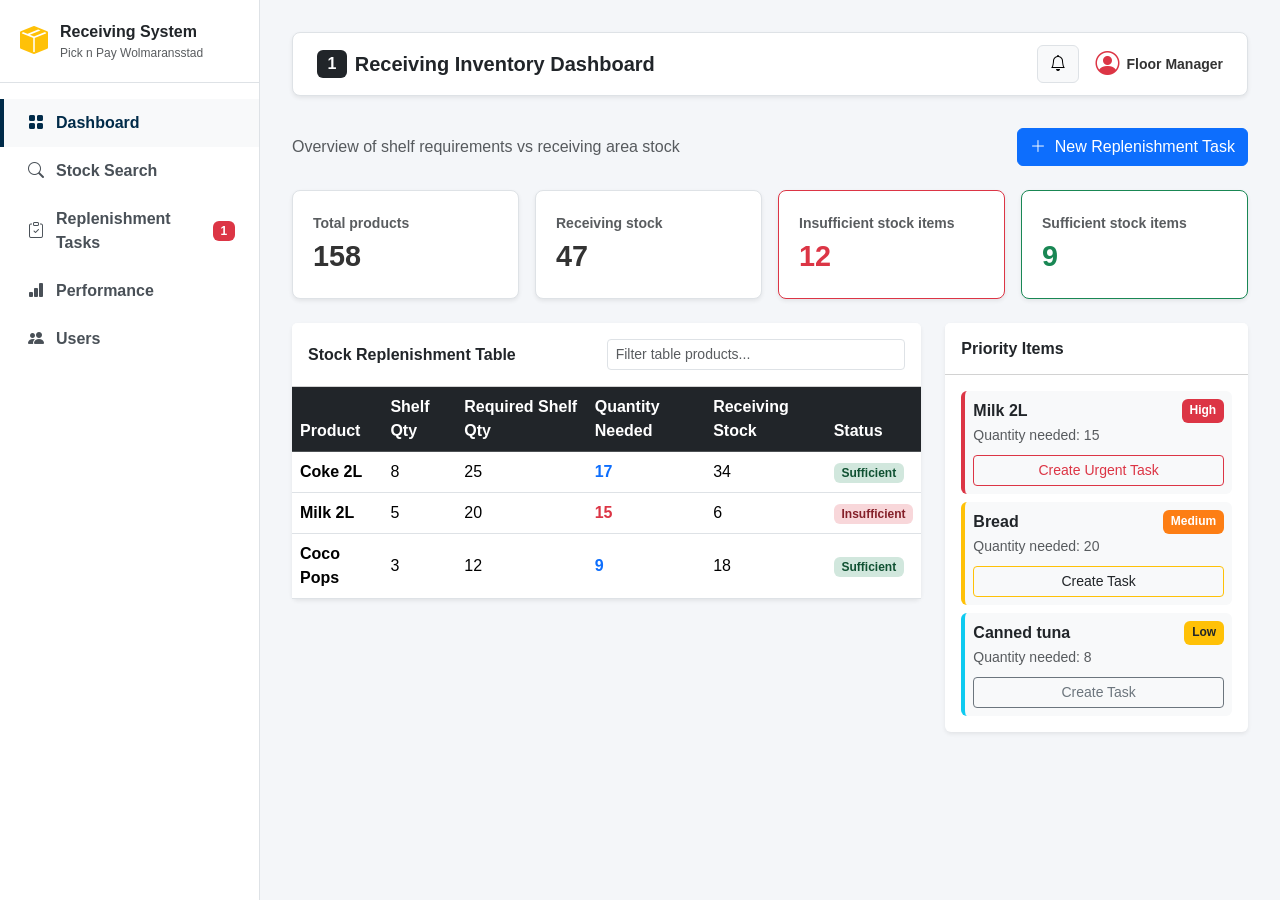
==== index.html @ 865c03de "source dashboard" ====
<!DOCTYPE html>
<html lang="en">
<head>
  <meta charset="UTF-8">
  <meta name="viewport" content="width=device-width, initial-scale=1.0">
  <title>Pick n Pay Wolmaransstad - Receiving Stock System</title>
  <!-- Bootstrap 5 CSS -->
  <link href="https://cdn.jsdelivr.net/npm/bootstrap@5.3.2/dist/css/bootstrap.min.css" rel="stylesheet">
  <!-- Bootstrap Icons -->
  <link rel="stylesheet" href="https://cdn.jsdelivr.net/npm/bootstrap-icons@1.11.1/font/bootstrap-icons.css">
  
  <style>
    :root {
      --pnp-red: #e2001a;
      --pnp-dark-blue: #002b49;
      --sidebar-bg: #ffffff;
      --bg-main: #f4f6f9;
      --border-color: #dee2e6;
    }

    body {
      font-family: 'Segoe UI', Tahoma, Geneva, Verdana, sans-serif;
      background-color: var(--bg-main);
      color: #333333;
      overflow-x: hidden;
      margin: 0;
    }

    .app-container {
      display: flex;
      min-height: 100vh;
    }

    .sidebar {
      width: 260px;
      background-color: var(--sidebar-bg);
      border-right: 1px solid var(--border-color);
      display: flex;
      flex-direction: column;
      position: fixed;
      top: 0;
      bottom: 0;
      z-index: 100;
    }

    .sidebar-header {
      padding: 1.25rem;
      border-bottom: 1px solid var(--border-color);
      display: flex;
      align-items: center;
      gap: 0.75rem;
    }

    .sidebar-nav {
      padding: 1rem 0;
      list-style: none;
      margin: 0;
    }

    .sidebar-nav .nav-link {
      display: flex;
      align-items: center;
      gap: 0.75rem;
      padding: 0.75rem 1.5rem;
      color: #495057;
      font-weight: 600;
      text-decoration: none;
      border-left: 4px solid transparent;
      transition: all 0.2s ease;
      cursor: pointer;
    }

    .sidebar-nav .nav-link:hover, 
    .sidebar-nav .nav-link.active {
      background-color: #f8f9fa;
      color: var(--pnp-dark-blue);
      border-left-color: var(--pnp-dark-blue);
    }

    .main-content {
      margin-left: 260px;
      flex: 1;
      padding: 2rem;
    }

    .top-header {
      background: white;
      border: 1px solid var(--border-color);
      border-radius: 8px;
      padding: 0.75rem 1.5rem;
      margin-bottom: 2rem;
      display: flex;
      justify-content: space-between;
      align-items: center;
    }

    .card-metric {
      background: white;
      border: 1px solid var(--border-color);
      border-radius: 8px;
      padding: 1.25rem;
    }

    .card-metric .metric-value {
      font-size: 1.8rem;
      font-weight: 700;
    }

    .badge-sufficient {
      background-color: #d1e7dd;
      color: #0f5132;
      font-weight: 600;
    }

    .badge-insufficient {
      background-color: #f8d7da;
      color: #842029;
      font-weight: 600;
    }

    .priority-high { background-color: #dc3545; color: white; }
    .priority-medium { background-color: #fd7e14; color: white; }
    .priority-low { background-color: #ffc107; color: #212529; }
  </style>
</head>
<body>

  <div class="app-container">
    
    <!-- LEFT SIDEBAR NAVIGATION -->
    <nav class="sidebar">
      <div class="sidebar-header">
        <i class="bi bi-box-seam-fill text-warning fs-3"></i>
        <div>
          <span class="fw-bold text-dark fs-6">Receiving System</span>
          <small class="text-muted d-block" style="font-size: 0.75rem;">Pick n Pay Wolmaransstad</small>
        </div>
      </div>

      <ul class="sidebar-nav" role="tablist">
        <li class="nav-item">
          <a class="nav-link active" data-bs-toggle="tab" data-bs-target="#dashboard-panel">
            <i class="bi bi-grid-fill"></i> Dashboard
          </a>
        </li>
        <li class="nav-item">
          <a class="nav-link" data-bs-toggle="tab" data-bs-target="#search-panel">
            <i class="bi bi-search"></i> Stock Search
          </a>
        </li>
        <li class="nav-item">
          <a class="nav-link" data-bs-toggle="tab" data-bs-target="#tasks-panel">
            <i class="bi bi-clipboard-check"></i> Replenishment Tasks <span class="badge bg-danger ms-1" id="taskBadgeCount">1</span>
          </a>
        </li>
        <li class="nav-item">
          <a class="nav-link" data-bs-toggle="tab" data-bs-target="#performance-panel">
            <i class="bi bi-bar-chart-fill"></i> Performance
          </a>
        </li>
        <li class="nav-item">
          <a class="nav-link" data-bs-toggle="tab" data-bs-target="#users-panel">
            <i class="bi bi-people-fill"></i> Users
          </a>
        </li>
      </ul>
    </nav>

    <!-- MAIN CONTENT VIEW -->
    <main class="main-content">
      
      <header class="top-header shadow-sm">
        <div class="d-flex align-items-center gap-2">
          <span class="badge bg-dark fs-6">1</span>
          <h1 class="h5 fw-bold mb-0 text-dark">Receiving Inventory Dashboard</h1>
        </div>
        <div class="d-flex align-items-center gap-3">
          <button class="btn btn-light position-relative border"><i class="bi bi-bell"></i></button>
          <div class="d-flex align-items-center gap-2">
            <i class="bi bi-person-circle fs-4 text-danger"></i>
            <span class="fw-bold small">Floor Manager</span>
          </div>
        </div>
      </header>

      <div class="tab-content">
        
        <!-- 1. DASHBOARD PANEL -->
        <div class="tab-pane fade show active" id="dashboard-panel">
          <div class="d-flex justify-content-between align-items-center mb-4">
            <p class="text-muted mb-0">Overview of shelf requirements vs receiving area stock</p>
            <button class="btn btn-primary trigger-modal-btn" data-product="General Stock" data-qty="10" data-priority="Medium">
              <i class="bi bi-plus-lg me-1"></i> New Replenishment Task
            </button>
          </div>

          <div class="row g-3 mb-4">
            <div class="col-md-3"><div class="card-metric shadow-sm"><span class="text-muted small fw-semibold">Total products</span><div class="metric-value">158</div></div></div>
            <div class="col-md-3"><div class="card-metric shadow-sm"><span class="text-muted small fw-semibold">Receiving stock</span><div class="metric-value">47</div></div></div>
            <div class="col-md-3"><div class="card-metric shadow-sm border-danger"><span class="text-muted small fw-semibold">Insufficient stock items</span><div class="metric-value text-danger">12</div></div></div>
            <div class="col-md-3"><div class="card-metric shadow-sm border-success"><span class="text-muted small fw-semibold">Sufficient stock items</span><div class="metric-value text-success">9</div></div></div>
          </div>

          <div class="row g-4">
            <div class="col-lg-8">
              <div class="card border-0 shadow-sm">
                <div class="card-header bg-white py-3 d-flex justify-content-between align-items-center">
                  <h2 class="h6 fw-bold mb-0">Stock Replenishment Table</h2>
                  <input type="text" id="tableSearchInput" class="form-control form-control-sm w-50" placeholder="Filter table products...">
                </div>
                <div class="table-responsive">
                  <table class="table table-hover align-middle mb-0" id="inventoryTable">
                    <thead class="table-dark">
                      <tr>
                        <th>Product</th>
                        <th>Shelf Qty</th>
                        <th>Required Shelf Qty</th>
                        <th>Quantity Needed</th>
                        <th>Receiving Stock</th>
                        <th>Status</th>
                      </tr>
                    </thead>
                    <tbody>
                      <tr>
                        <td class="fw-bold">Coke 2L</td>
                        <td>8</td>
                        <td>25</td>
                        <td class="text-primary fw-bold">17</td>
                        <td>34</td>
                        <td><span class="badge badge-sufficient">Sufficient</span></td>
                      </tr>
                      <tr>
                        <td class="fw-bold">Milk 2L</td>
                        <td>5</td>
                        <td>20</td>
                        <td class="text-danger fw-bold">15</td>
                        <td>6</td>
                        <td><span class="badge badge-insufficient">Insufficient</span></td>
                      </tr>
                      <tr>
                        <td class="fw-bold">Coco Pops</td>
                        <td>3</td>
                        <td>12</td>
                        <td class="text-primary fw-bold">9</td>
                        <td>18</td>
                        <td><span class="badge badge-sufficient">Sufficient</span></td>
                      </tr>
                    </tbody>
                  </table>
                </div>
              </div>
            </div>

            <!-- Priority Items Widget with Working Buttons -->
            <div class="col-lg-4">
              <div class="card border-0 shadow-sm">
                <div class="card-header bg-white py-3"><h2 class="h6 fw-bold mb-0">Priority Items</h2></div>
                <div class="card-body">
                  <div class="p-2 mb-2 bg-light border-start border-4 border-danger rounded">
                    <div class="d-flex justify-content-between"><span class="fw-bold">Milk 2L</span><span class="badge priority-high">High</span></div>
                    <small class="text-muted">Quantity needed: 15</small>
                    <button class="btn btn-outline-danger btn-sm w-100 mt-2 trigger-modal-btn" data-product="Milk 2L" data-qty="15" data-priority="High">Create Urgent Task</button>
                  </div>
                  <div class="p-2 mb-2 bg-light border-start border-4 border-warning rounded">
                    <div class="d-flex justify-content-between"><span class="fw-bold">Bread</span><span class="badge priority-medium">Medium</span></div>
                    <small class="text-muted">Quantity needed: 20</small>
                    <button class="btn btn-outline-warning btn-sm w-100 mt-2 text-dark trigger-modal-btn" data-product="Bread" data-qty="20" data-priority="Medium">Create Task</button>
                  </div>
                  <div class="p-2 bg-light border-start border-4 border-info rounded">
                    <div class="d-flex justify-content-between"><span class="fw-bold">Canned tuna</span><span class="badge priority-low">Low</span></div>
                    <small class="text-muted">Quantity needed: 8</small>
                    <button class="btn btn-outline-secondary btn-sm w-100 mt-2 trigger-modal-btn" data-product="Canned tuna" data-qty="8" data-priority="Low">Create Task</button>
                  </div>
                </div>
              </div>
            </div>
          </div>
        </div>

        <!-- 2. STOCK SEARCH PANEL -->
        <div class="tab-pane fade" id="search-panel">
          <div class="card border-0 shadow-sm p-4">
            <h3 class="h5 fw-bold mb-3">Product Search</h3>
            <input type="text" id="productSearchInput" class="form-control form-control-lg" placeholder="Search product name, barcode...">
          </div>
        </div>

        <!-- 3. TASKS PANEL -->
        <div class="tab-pane fade" id="tasks-panel">
          <div class="card border-0 shadow-sm p-4">
            <h3 class="h5 fw-bold mb-3">Active Replenishment Tasks</h3>
            <div id="tasksContainer">
              <div class="card mb-3 border-start border-4 border-danger shadow-sm">
                <div class="card-body d-flex justify-content-between align-items-center">
                  <div>
                    <h5 class="fw-bold mb-1">Milk 2L</h5>
                    <p class="text-muted small mb-0">Quantity Needed: <strong>15</strong> | Shelf Location: <strong>Aisle 2, Shelf 3</strong> | Priority: <span class="badge priority-high">High</span></p>
                  </div>
                  <button class="btn btn-success btn-sm mark-complete-btn">Mark Complete</button>
                </div>
              </div>
            </div>
          </div>
        </div>

        <!-- 4. PERFORMANCE PANEL -->
        <div class="tab-pane fade" id="performance-panel">
          <div class="card border-0 shadow-sm p-4">
            <h3 class="h5 fw-bold mb-3">Performance Monitoring</h3>
            <div class="row">
              <div class="col-md-4"><div class="card p-3 shadow-sm bg-light">Pending Tasks: <span id="perfPending" class="fw-bold text-warning fs-4">1</span></div></div>
              <div class="col-md-4"><div class="card p-3 shadow-sm bg-light">Completed Today: <span id="perfCompleted" class="fw-bold text-success fs-4">24</span></div></div>
              <div class="col-md-4"><div class="card p-3 shadow-sm bg-light">Avg Response Time: <span class="fw-bold text-primary fs-4">12 mins</span></div></div>
            </div>
          </div>
        </div>

        <!-- 5. USERS PANEL -->
        <div class="tab-pane fade" id="users-panel">
          <div class="card border-0 shadow-sm p-4"><h3 class="h5 fw-bold">User Role Management</h3><p class="text-muted">Manage system users and access privileges.</p></div>
        </div>

      </div>
    </main>
  </div>

  <!-- Create Task Modal -->
  <div class="modal fade" id="createTaskModal" tabindex="-1">
    <div class="modal-dialog modal-dialog-centered">
      <div class="modal-content">
        <div class="modal-header bg-dark text-white">
          <h5 class="modal-title fw-bold">Create Replenishment Task</h5>
          <button type="button" class="btn-close btn-close-white" data-bs-dismiss="modal"></button>
        </div>
        <form id="replenishmentTaskForm">
          <div class="modal-body">
            <div class="mb-3">
              <label class="form-label fw-semibold">Product Name</label>
              <input type="text" id="modalProductName" class="form-control" required>
            </div>
            <div class="row g-2 mb-3">
              <div class="col-md-6">
                <label class="form-label fw-semibold">Quantity Needed</label>
                <input type="number" id="modalQtyNeeded" class="form-control" required>
              </div>
              <div class="col-md-6">
                <label class="form-label fw-semibold">Priority Level</label>
                <select id="modalPriority" class="form-select">
                  <option value="High">High</option>
                  <option value="Medium">Medium</option>
                  <option value="Low">Low</option>
                </select>
              </div>
            </div>
            <div class="mb-3">
              <label class="form-label fw-semibold">Shelf Location</label>
              <input type="text" id="modalShelfLoc" class="form-control" value="Aisle 1, Shelf 2" required>
            </div>
          </div>
          <div class="modal-footer">
            <button type="button" class="btn btn-secondary" data-bs-dismiss="modal">Cancel</button>
            <button type="submit" class="btn btn-primary" data-bs-dismiss="modal">Dispatch Task</button>
          </div>
        </form>
      </div>
    </div>
  </div>

  <!-- Bootstrap JS Bundle -->
  <script src="https://cdn.jsdelivr.net/npm/bootstrap@5.3.2/dist/js/bootstrap.bundle.min.js"></script>
  <script>
    document.addEventListener('DOMContentLoaded', function() {
      // 1. Sidebar tab switching
      document.querySelectorAll('.sidebar-nav .nav-link').forEach(link => {
        link.addEventListener('click', function(e) {
          e.preventDefault();
          document.querySelectorAll('.sidebar-nav .nav-link').forEach(l => l.classList.remove('active'));
          document.querySelectorAll('.tab-pane').forEach(p => p.classList.remove('show', 'active'));
          this.classList.add('active');
          const target = document.querySelector(this.getAttribute('data-bs-target'));
          if(target) target.classList.add('show', 'active');
        });
      });

      // 2. Table filtering
      const tableSearch = document.getElementById('tableSearchInput');
      const table = document.getElementById('inventoryTable');
      if(tableSearch && table) {
        tableSearch.addEventListener('input', function(e) {
          const term = e.target.value.toLowerCase();
          table.querySelectorAll('tbody tr').forEach(row => {
            row.style.display = row.textContent.toLowerCase().includes(term) ? '' : 'none';
          });
        });
      }

      // 3. Modal Trigger Handling (Pre-fill modal inputs based on clicked button)
      const taskModal = new bootstrap.Modal(document.getElementById('createTaskModal'));
      document.querySelectorAll('.trigger-modal-btn').forEach(btn => {
        btn.addEventListener('click', function() {
          document.getElementById('modalProductName').value = this.getAttribute('data-product');
          document.getElementById('modalQtyNeeded').value = this.getAttribute('data-qty');
          document.getElementById('modalPriority').value = this.getAttribute('data-priority');
          taskModal.show();
        });
      });

      // 4. Task Form Dispatch Logic
      const taskForm = document.getElementById('replenishmentTaskForm');
      const tasksContainer = document.getElementById('tasksContainer');
      const taskBadgeCount = document.getElementById('taskBadgeCount');
      const perfPending = document.getElementById('perfPending');
      const perfCompleted = document.getElementById('perfCompleted');

      if(taskForm) {
        taskForm.addEventListener('submit', function(e) {
          e.preventDefault();
          const prodName = document.getElementById('modalProductName').value;
          const qtyNeeded = document.getElementById('modalQtyNeeded').value;
          const priority = document.getElementById('modalPriority').value;
          const shelfLoc = document.getElementById('modalShelfLoc').value;

          const badgeClass = priority === 'High' ? 'priority-high' : (priority === 'Medium' ? 'priority-medium' : 'priority-low');

          // Append new task dynamically to the Tasks tab
          const newTaskHTML = `
            <div class="card mb-3 border-start border-4 ${priority === 'High' ? 'border-danger' : 'border-warning'} shadow-sm task-card">
              <div class="card-body d-flex justify-content-between align-items-center">
                <div>
                  <h5 class="fw-bold mb-1">${prodName}</h5>
                  <p class="text-muted small mb-0">Quantity Needed: <strong>${qtyNeeded}</strong> | Shelf Location: <strong>${shelfLoc}</strong> | Priority: <span class="badge ${badgeClass}">${priority}</span></p>
                </div>
                <button class="btn btn-success btn-sm mark-complete-btn">Mark Complete</button>
              </div>
            </div>
          `;
          tasksContainer.insertAdjacentHTML('beforeend', newTaskHTML);

          // Update Counters
          let currentPending = parseInt(taskBadgeCount.textContent || '0') + 1;
          taskBadgeCount.textContent = currentPending;
          perfPending.textContent = currentPending;

          attachCompleteHandlers();
          alert(`Success! Task dispatched for ${prodName}. Check the Replenishment Tasks tab.`);
        });
      }

      // 5. Mark Complete Handlers
      function attachCompleteHandlers() {
        document.querySelectorAll('.mark-complete-btn').forEach(btn => {
          btn.onclick = function() {
            const card = this.closest('.task-card') || this.closest('.card');
            card.remove();
            
            let currentPending = Math.max(0, parseInt(taskBadgeCount.textContent || '1') - 1);
            taskBadgeCount.textContent = currentPending;
            perfPending.textContent = currentPending;
            perfCompleted.textContent = parseInt(perfCompleted.textContent || '24') + 1;
          };
        });
      }
      attachCompleteHandlers();
    });
  </script>
</body>
</html>
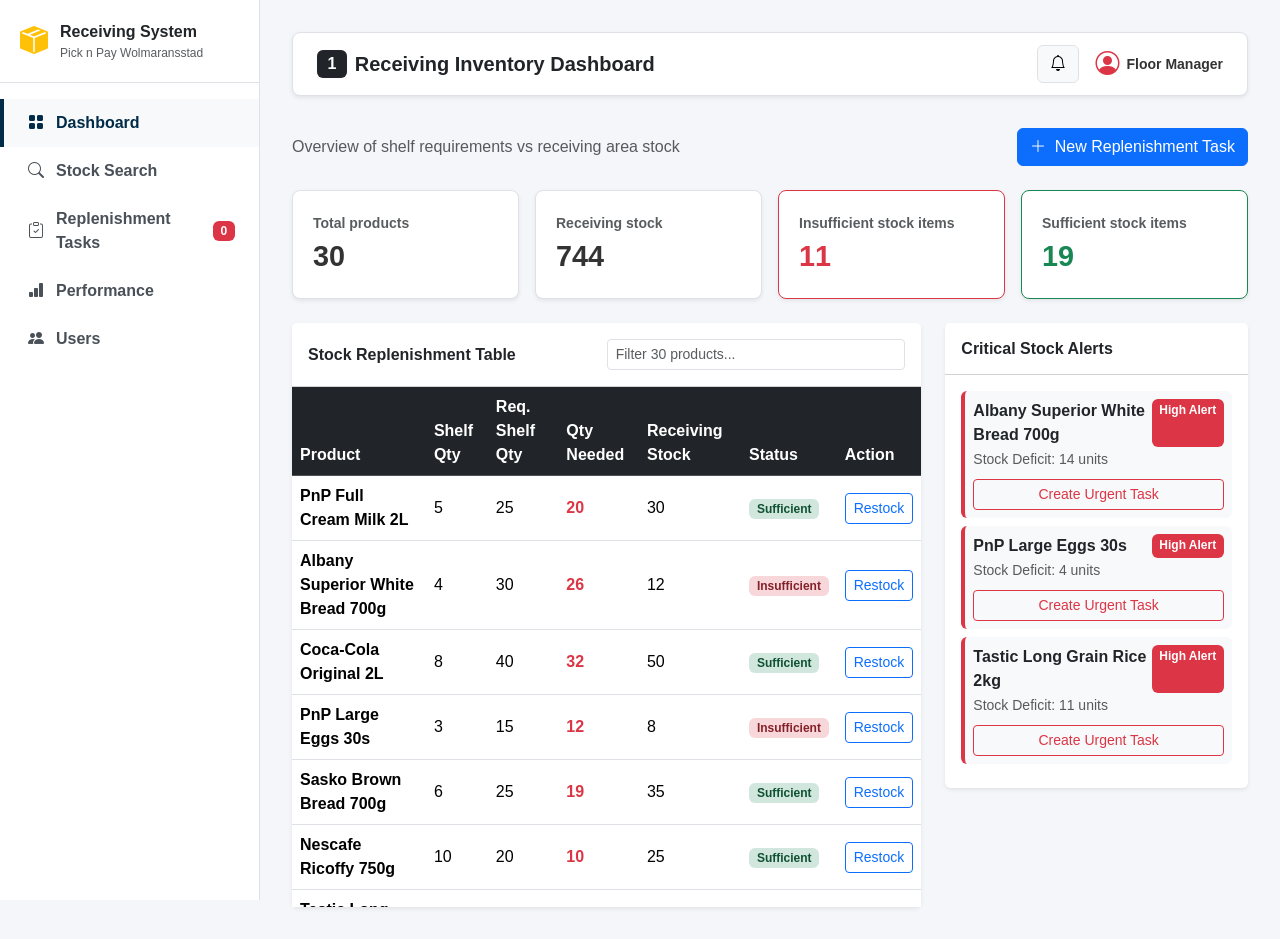
==== commit b1f37845: "source dashboard" ====
--- a/index.html
+++ b/index.html
@@ -150,7 +150,7 @@
         </li>
         <li class="nav-item">
           <a class="nav-link" data-bs-toggle="tab" data-bs-target="#tasks-panel">
-            <i class="bi bi-clipboard-check"></i> Replenishment Tasks <span class="badge bg-danger ms-1" id="taskBadgeCount">1</span>
+            <i class="bi bi-clipboard-check"></i> Replenishment Tasks <span class="badge bg-danger ms-1" id="taskBadgeCount">0</span>
           </a>
         </li>
         <li class="nav-item">
@@ -189,16 +189,17 @@
         <div class="tab-pane fade show active" id="dashboard-panel">
           <div class="d-flex justify-content-between align-items-center mb-4">
             <p class="text-muted mb-0">Overview of shelf requirements vs receiving area stock</p>
-            <button class="btn btn-primary trigger-modal-btn" data-product="General Stock" data-qty="10" data-priority="Medium">
+            <button class="btn btn-primary" id="openNewTaskModalBtn">
               <i class="bi bi-plus-lg me-1"></i> New Replenishment Task
             </button>
           </div>
 
+          <!-- Dynamic Metrics Cards Header -->
           <div class="row g-3 mb-4">
-            <div class="col-md-3"><div class="card-metric shadow-sm"><span class="text-muted small fw-semibold">Total products</span><div class="metric-value">158</div></div></div>
-            <div class="col-md-3"><div class="card-metric shadow-sm"><span class="text-muted small fw-semibold">Receiving stock</span><div class="metric-value">47</div></div></div>
-            <div class="col-md-3"><div class="card-metric shadow-sm border-danger"><span class="text-muted small fw-semibold">Insufficient stock items</span><div class="metric-value text-danger">12</div></div></div>
-            <div class="col-md-3"><div class="card-metric shadow-sm border-success"><span class="text-muted small fw-semibold">Sufficient stock items</span><div class="metric-value text-success">9</div></div></div>
+            <div class="col-md-3"><div class="card-metric shadow-sm"><span class="text-muted small fw-semibold">Total products</span><div class="metric-value" id="kpiTotalProducts">30</div></div></div>
+            <div class="col-md-3"><div class="card-metric shadow-sm"><span class="text-muted small fw-semibold">Receiving stock</span><div class="metric-value" id="kpiReceivingStock">0</div></div></div>
+            <div class="col-md-3"><div class="card-metric shadow-sm border-danger"><span class="text-muted small fw-semibold">Insufficient stock items</span><div class="metric-value text-danger" id="kpiInsufficient">0</div></div></div>
+            <div class="col-md-3"><div class="card-metric shadow-sm border-success"><span class="text-muted small fw-semibold">Sufficient stock items</span><div class="metric-value text-success" id="kpiSufficient">0</div></div></div>
           </div>
 
           <div class="row g-4">
@@ -206,71 +207,35 @@
               <div class="card border-0 shadow-sm">
                 <div class="card-header bg-white py-3 d-flex justify-content-between align-items-center">
                   <h2 class="h6 fw-bold mb-0">Stock Replenishment Table</h2>
-                  <input type="text" id="tableSearchInput" class="form-control form-control-sm w-50" placeholder="Filter table products...">
+                  <input type="text" id="tableSearchInput" class="form-control form-control-sm w-50" placeholder="Filter 30 products...">
                 </div>
-                <div class="table-responsive">
+                <div class="table-responsive" style="max-height: 520px; overflow-y: auto;">
                   <table class="table table-hover align-middle mb-0" id="inventoryTable">
-                    <thead class="table-dark">
+                    <thead class="table-dark sticky-top">
                       <tr>
                         <th>Product</th>
                         <th>Shelf Qty</th>
-                        <th>Required Shelf Qty</th>
-                        <th>Quantity Needed</th>
+                        <th>Req. Shelf Qty</th>
+                        <th>Qty Needed</th>
                         <th>Receiving Stock</th>
                         <th>Status</th>
+                        <th>Action</th>
                       </tr>
                     </thead>
-                    <tbody>
-                      <tr>
-                        <td class="fw-bold">Coke 2L</td>
-                        <td>8</td>
-                        <td>25</td>
-                        <td class="text-primary fw-bold">17</td>
-                        <td>34</td>
-                        <td><span class="badge badge-sufficient">Sufficient</span></td>
-                      </tr>
-                      <tr>
-                        <td class="fw-bold">Milk 2L</td>
-                        <td>5</td>
-                        <td>20</td>
-                        <td class="text-danger fw-bold">15</td>
-                        <td>6</td>
-                        <td><span class="badge badge-insufficient">Insufficient</span></td>
-                      </tr>
-                      <tr>
-                        <td class="fw-bold">Coco Pops</td>
-                        <td>3</td>
-                        <td>12</td>
-                        <td class="text-primary fw-bold">9</td>
-                        <td>18</td>
-                        <td><span class="badge badge-sufficient">Sufficient</span></td>
-                      </tr>
+                    <tbody id="inventoryTableBody">
+                      <!-- 30 Fast Moving Grocery Items populating here dynamically -->
                     </tbody>
                   </table>
                 </div>
               </div>
             </div>
 
-            <!-- Priority Items Widget with Working Buttons -->
+            <!-- Priority Items Widget -->
             <div class="col-lg-4">
               <div class="card border-0 shadow-sm">
-                <div class="card-header bg-white py-3"><h2 class="h6 fw-bold mb-0">Priority Items</h2></div>
-                <div class="card-body">
-                  <div class="p-2 mb-2 bg-light border-start border-4 border-danger rounded">
-                    <div class="d-flex justify-content-between"><span class="fw-bold">Milk 2L</span><span class="badge priority-high">High</span></div>
-                    <small class="text-muted">Quantity needed: 15</small>
-                    <button class="btn btn-outline-danger btn-sm w-100 mt-2 trigger-modal-btn" data-product="Milk 2L" data-qty="15" data-priority="High">Create Urgent Task</button>
-                  </div>
-                  <div class="p-2 mb-2 bg-light border-start border-4 border-warning rounded">
-                    <div class="d-flex justify-content-between"><span class="fw-bold">Bread</span><span class="badge priority-medium">Medium</span></div>
-                    <small class="text-muted">Quantity needed: 20</small>
-                    <button class="btn btn-outline-warning btn-sm w-100 mt-2 text-dark trigger-modal-btn" data-product="Bread" data-qty="20" data-priority="Medium">Create Task</button>
-                  </div>
-                  <div class="p-2 bg-light border-start border-4 border-info rounded">
-                    <div class="d-flex justify-content-between"><span class="fw-bold">Canned tuna</span><span class="badge priority-low">Low</span></div>
-                    <small class="text-muted">Quantity needed: 8</small>
-                    <button class="btn btn-outline-secondary btn-sm w-100 mt-2 trigger-modal-btn" data-product="Canned tuna" data-qty="8" data-priority="Low">Create Task</button>
-                  </div>
+                <div class="card-header bg-white py-3"><h2 class="h6 fw-bold mb-0">Critical Stock Alerts</h2></div>
+                <div class="card-body" id="priorityWidgetBody">
+                  <!-- Populated automatically with high-deficit items -->
                 </div>
               </div>
             </div>
@@ -281,7 +246,7 @@
         <div class="tab-pane fade" id="search-panel">
           <div class="card border-0 shadow-sm p-4">
             <h3 class="h5 fw-bold mb-3">Product Search</h3>
-            <input type="text" id="productSearchInput" class="form-control form-control-lg" placeholder="Search product name, barcode...">
+            <input type="text" id="productSearchInput" class="form-control form-control-lg" placeholder="Search product name, barcode or SKU...">
           </div>
         </div>
 
@@ -290,15 +255,7 @@
           <div class="card border-0 shadow-sm p-4">
             <h3 class="h5 fw-bold mb-3">Active Replenishment Tasks</h3>
             <div id="tasksContainer">
-              <div class="card mb-3 border-start border-4 border-danger shadow-sm">
-                <div class="card-body d-flex justify-content-between align-items-center">
-                  <div>
-                    <h5 class="fw-bold mb-1">Milk 2L</h5>
-                    <p class="text-muted small mb-0">Quantity Needed: <strong>15</strong> | Shelf Location: <strong>Aisle 2, Shelf 3</strong> | Priority: <span class="badge priority-high">High</span></p>
-                  </div>
-                  <button class="btn btn-success btn-sm mark-complete-btn">Mark Complete</button>
-                </div>
-              </div>
+              <p class="text-muted" id="noTasksMsg">No active replenishment tasks dispatched yet.</p>
             </div>
           </div>
         </div>
@@ -308,8 +265,8 @@
           <div class="card border-0 shadow-sm p-4">
             <h3 class="h5 fw-bold mb-3">Performance Monitoring</h3>
             <div class="row">
-              <div class="col-md-4"><div class="card p-3 shadow-sm bg-light">Pending Tasks: <span id="perfPending" class="fw-bold text-warning fs-4">1</span></div></div>
-              <div class="col-md-4"><div class="card p-3 shadow-sm bg-light">Completed Today: <span id="perfCompleted" class="fw-bold text-success fs-4">24</span></div></div>
+              <div class="col-md-4"><div class="card p-3 shadow-sm bg-light">Pending Tasks: <span id="perfPending" class="fw-bold text-warning fs-4">0</span></div></div>
+              <div class="col-md-4"><div class="card p-3 shadow-sm bg-light">Completed Today: <span id="perfCompleted" class="fw-bold text-success fs-4">0</span></div></div>
               <div class="col-md-4"><div class="card p-3 shadow-sm bg-light">Avg Response Time: <span class="fw-bold text-primary fs-4">12 mins</span></div></div>
             </div>
           </div>
@@ -324,37 +281,37 @@
     </main>
   </div>
 
-  <!-- Create Task Modal -->
+  <!-- Create / Restock Modal -->
   <div class="modal fade" id="createTaskModal" tabindex="-1">
     <div class="modal-dialog modal-dialog-centered">
       <div class="modal-content">
         <div class="modal-header bg-dark text-white">
-          <h5 class="modal-title fw-bold">Create Replenishment Task</h5>
+          <h5 class="modal-title fw-bold">Dispatch Replenishment Task</h5>
           <button type="button" class="btn-close btn-close-white" data-bs-dismiss="modal"></button>
         </div>
         <form id="replenishmentTaskForm">
           <div class="modal-body">
             <div class="mb-3">
               <label class="form-label fw-semibold">Product Name</label>
-              <input type="text" id="modalProductName" class="form-control" required>
+              <input type="text" id="modalProductName" class="form-control" placeholder="Type item name" required>
             </div>
             <div class="row g-2 mb-3">
               <div class="col-md-6">
                 <label class="form-label fw-semibold">Quantity Needed</label>
-                <input type="number" id="modalQtyNeeded" class="form-control" required>
+                <input type="number" id="modalQtyNeeded" class="form-control" required min="1">
               </div>
               <div class="col-md-6">
-                <label class="form-label fw-semibold">Priority Level</label>
+                <label class="form-label fw-semibold">Select Priority</label>
                 <select id="modalPriority" class="form-select">
-                  <option value="High">High</option>
-                  <option value="Medium">Medium</option>
-                  <option value="Low">Low</option>
+                  <option value="High">High Priority</option>
+                  <option value="Medium" selected>Medium Priority</option>
+                  <option value="Low">Low Priority</option>
                 </select>
               </div>
             </div>
             <div class="mb-3">
               <label class="form-label fw-semibold">Shelf Location</label>
-              <input type="text" id="modalShelfLoc" class="form-control" value="Aisle 1, Shelf 2" required>
+              <input type="text" id="modalShelfLoc" class="form-control" value="Aisle 3, Shelf 2" required>
             </div>
           </div>
           <div class="modal-footer">
@@ -369,8 +326,135 @@
   <!-- Bootstrap JS Bundle -->
   <script src="https://cdn.jsdelivr.net/npm/bootstrap@5.3.2/dist/js/bootstrap.bundle.min.js"></script>
   <script>
+    // 30 Fast-Moving Pick n Pay Grocery Products
+    const productsData = [
+      { name: "PnP Full Cream Milk 2L", shelfQty: 5, reqQty: 25, receivingQty: 30, aisle: "Aisle 1 (Dairy)" },
+      { name: "Albany Superior White Bread 700g", shelfQty: 4, reqQty: 30, receivingQty: 12, aisle: "Aisle 2 (Bakery)" },
+      { name: "Coca-Cola Original 2L", shelfQty: 8, reqQty: 40, receivingQty: 50, aisle: "Aisle 3 (Beverages)" },
+      { name: "PnP Large Eggs 30s", shelfQty: 3, reqQty: 15, receivingQty: 8, aisle: "Aisle 1 (Dairy)" },
+      { name: "Sasko Brown Bread 700g", shelfQty: 6, reqQty: 25, receivingQty: 35, aisle: "Aisle 2 (Bakery)" },
+      { name: "Nescafe Ricoffy 750g", shelfQty: 10, reqQty: 20, receivingQty: 25, aisle: "Aisle 4 (Pantry)" },
+      { name: "Tastic Long Grain Rice 2kg", shelfQty: 2, reqQty: 18, receivingQty: 5, aisle: "Aisle 4 (Pantry)" },
+      { name: "White Star Maize Meal 2.5kg", shelfQty: 5, reqQty: 35, receivingQty: 40, aisle: "Aisle 4 (Pantry)" },
+      { name: "Flora Light Spread 500g", shelfQty: 7, reqQty: 15, receivingQty: 20, aisle: "Aisle 1 (Dairy)" },
+      { name: "Clover Gouda Cheese 850g", shelfQty: 2, reqQty: 12, receivingQty: 4, aisle: "Aisle 1 (Dairy)" },
+      { name: "PnP Fresh Chicken Pack 1kg", shelfQty: 6, reqQty: 20, receivingQty: 8, aisle: "Butchery" },
+      { name: "Koo Baked Beans 410g", shelfQty: 12, reqQty: 50, receivingQty: 60, aisle: "Aisle 5 (Canned)" },
+      { name: "All Gold Tomato Sauce 700ml", shelfQty: 4, reqQty: 22, receivingQty: 15, aisle: "Aisle 5 (Condiments)" },
+      { name: "Huletts White Sugar 2kg", shelfQty: 8, reqQty: 30, receivingQty: 45, aisle: "Aisle 4 (Pantry)" },
+      { name: "Sunfoil Sunflower Oil 2L", shelfQty: 3, reqQty: 25, receivingQty: 10, aisle: "Aisle 4 (Pantry)" },
+      { name: "Simba Potato Chips 120g", shelfQty: 15, reqQty: 45, receivingQty: 60, aisle: "Aisle 6 (Snacks)" },
+      { name: "Cadbury Dairy Milk 150g", shelfQty: 10, reqQty: 30, receivingQty: 12, aisle: "Aisle 6 (Sweets)" },
+      { name: "Five Roses Tea Bags 100s", shelfQty: 5, reqQty: 20, receivingQty: 25, aisle: "Aisle 4 (Pantry)" },
+      { name: "Jacobs Kronung Coffee 200g", shelfQty: 4, reqQty: 15, receivingQty: 18, aisle: "Aisle 4 (Pantry)" },
+      { name: "Danone Ultra Mel Custard 1L", shelfQty: 8, reqQty: 24, receivingQty: 30, aisle: "Aisle 1 (Dairy)" },
+      { name: "McCain Cut Green Beans 1kg", shelfQty: 3, reqQty: 12, receivingQty: 6, aisle: "Aisle 7 (Frozen)" },
+      { name: "PnP Beef Sausage 1kg", shelfQty: 5, reqQty: 18, receivingQty: 22, aisle: "Butchery" },
+      { name: "Handy Andy Cleaner 750ml", shelfQty: 6, reqQty: 20, receivingQty: 30, aisle: "Aisle 8 (Household)" },
+      { name: "Omo Auto Washing Powder 2kg", shelfQty: 4, reqQty: 16, receivingQty: 9, aisle: "Aisle 8 (Household)" },
+      { name: "Colgate Triple Action 100ml", shelfQty: 14, reqQty: 30, receivingQty: 40, aisle: "Aisle 9 (Toiletries)" },
+      { name: "Baby Soft Toilet Paper 9s", shelfQty: 2, reqQty: 20, receivingQty: 15, aisle: "Aisle 8 (Household)" },
+      { name: "Kellogg's Corn Flakes 1kg", shelfQty: 6, reqQty: 25, receivingQty: 35, aisle: "Aisle 4 (Cereal)" },
+      { name: "Bokomo Weet-Bix 450g", shelfQty: 9, reqQty: 28, receivingQty: 30, aisle: "Aisle 4 (Cereal)" },
+      { name: "Dettol Antiseptic 500ml", shelfQty: 5, reqQty: 15, receivingQty: 20, aisle: "Aisle 9 (Health)" },
+      { name: "Jungle Oats 1kg", shelfQty: 7, reqQty: 20, receivingQty: 25, aisle: "Aisle 4 (Cereal)" }
+    ];
+
     document.addEventListener('DOMContentLoaded', function() {
-      // 1. Sidebar tab switching
+      const tbody = document.getElementById('inventoryTableBody');
+      const taskModal = new bootstrap.Modal(document.getElementById('createTaskModal'));
+      const priorityWidget = document.getElementById('priorityWidgetBody');
+
+      function renderTable() {
+        tbody.innerHTML = '';
+        priorityWidget.innerHTML = '';
+
+        let sumReceiving = 0;
+        let insufficientCount = 0;
+        let sufficientCount = 0;
+
+        productsData.forEach((p) => {
+          const qtyNeeded = Math.max(0, p.reqQty - p.shelfQty);
+          const isSufficient = p.receivingQty >= qtyNeeded;
+
+          sumReceiving += p.receivingQty;
+          if (isSufficient) sufficientCount++;
+          else insufficientCount++;
+
+          const badgeHTML = isSufficient 
+            ? `<span class="badge badge-sufficient">Sufficient</span>` 
+            : `<span class="badge badge-insufficient">Insufficient</span>`;
+
+          const row = document.createElement('tr');
+          row.innerHTML = `
+            <td class="fw-bold">${p.name}</td>
+            <td>${p.shelfQty}</td>
+            <td>${p.reqQty}</td>
+            <td class="${qtyNeeded > 0 ? 'text-danger fw-bold' : 'text-success'}">${qtyNeeded}</td>
+            <td>${p.receivingQty}</td>
+            <td>${badgeHTML}</td>
+            <td>
+              <button class="btn btn-sm btn-outline-primary restock-btn" 
+                data-product="${p.name}" 
+                data-qty="${qtyNeeded}" 
+                data-aisle="${p.aisle}">
+                Restock
+              </button>
+            </td>
+          `;
+          tbody.appendChild(row);
+
+          // Populate Top Critical Alerts Side Widget for top low stock items
+          if (!isSufficient && priorityWidget.children.length < 3) {
+            const alertBox = document.createElement('div');
+            alertBox.className = "p-2 mb-2 bg-light border-start border-4 border-danger rounded priority-alert-item";
+            alertBox.setAttribute('data-product', p.name);
+            alertBox.innerHTML = `
+              <div class="d-flex justify-content-between"><span class="fw-bold">${p.name}</span><span class="badge priority-high">High Alert</span></div>
+              <small class="text-muted">Stock Deficit: ${qtyNeeded - p.receivingQty} units</small>
+              <button class="btn btn-outline-danger btn-sm w-100 mt-2 restock-btn" data-product="${p.name}" data-qty="${qtyNeeded}" data-aisle="${p.aisle}">Create Urgent Task</button>
+            `;
+            priorityWidget.appendChild(alertBox);
+          }
+        });
+
+        // Update KPI Header Displays Dynamically
+        document.getElementById('kpiTotalProducts').textContent = productsData.length;
+        document.getElementById('kpiReceivingStock').textContent = sumReceiving;
+        document.getElementById('kpiInsufficient').textContent = insufficientCount;
+        document.getElementById('kpiSufficient').textContent = sufficientCount;
+      }
+
+      // Initial render
+      renderTable();
+
+      // Main Blue "+ New Replenishment Task" Button Event
+      const openModalBtn = document.getElementById('openNewTaskModalBtn');
+      if (openModalBtn) {
+        openModalBtn.addEventListener('click', function() {
+          document.getElementById('modalProductName').value = "";
+          document.getElementById('modalQtyNeeded').value = "10";
+          document.getElementById('modalPriority').value = "Medium";
+          document.getElementById('modalShelfLoc').value = "Aisle 1, Shelf 1";
+          taskModal.show();
+        });
+      }
+
+      // Restock Button Click Handler (Pre-fills Modal dynamically for selected item)
+      document.addEventListener('click', function(e) {
+        if (e.target && e.target.classList.contains('restock-btn')) {
+          const prodName = e.target.getAttribute('data-product');
+          const qty = e.target.getAttribute('data-qty');
+          const aisle = e.target.getAttribute('data-aisle');
+
+          document.getElementById('modalProductName').value = prodName;
+          document.getElementById('modalQtyNeeded').value = qty > 0 ? qty : 10;
+          document.getElementById('modalShelfLoc').value = aisle;
+          taskModal.show();
+        }
+      });
+
+      // Sidebar Tab Navigation Switching
       document.querySelectorAll('.sidebar-nav .nav-link').forEach(link => {
         link.addEventListener('click', function(e) {
           e.preventDefault();
@@ -382,32 +466,21 @@
         });
       });
 
-      // 2. Table filtering
+      // Table Filter Search
       const tableSearch = document.getElementById('tableSearchInput');
-      const table = document.getElementById('inventoryTable');
-      if(tableSearch && table) {
+      if(tableSearch) {
         tableSearch.addEventListener('input', function(e) {
           const term = e.target.value.toLowerCase();
-          table.querySelectorAll('tbody tr').forEach(row => {
+          document.querySelectorAll('#inventoryTable tbody tr').forEach(row => {
             row.style.display = row.textContent.toLowerCase().includes(term) ? '' : 'none';
           });
         });
       }
 
-      // 3. Modal Trigger Handling (Pre-fill modal inputs based on clicked button)
-      const taskModal = new bootstrap.Modal(document.getElementById('createTaskModal'));
-      document.querySelectorAll('.trigger-modal-btn').forEach(btn => {
-        btn.addEventListener('click', function() {
-          document.getElementById('modalProductName').value = this.getAttribute('data-product');
-          document.getElementById('modalQtyNeeded').value = this.getAttribute('data-qty');
-          document.getElementById('modalPriority').value = this.getAttribute('data-priority');
-          taskModal.show();
-        });
-      });
-
-      // 4. Task Form Dispatch Logic
+      // Task Form Submission Dispatch
       const taskForm = document.getElementById('replenishmentTaskForm');
       const tasksContainer = document.getElementById('tasksContainer');
+      const noTasksMsg = document.getElementById('noTasksMsg');
       const taskBadgeCount = document.getElementById('taskBadgeCount');
       const perfPending = document.getElementById('perfPending');
       const perfCompleted = document.getElementById('perfCompleted');
@@ -416,19 +489,21 @@
         taskForm.addEventListener('submit', function(e) {
           e.preventDefault();
           const prodName = document.getElementById('modalProductName').value;
-          const qtyNeeded = document.getElementById('modalQtyNeeded').value;
+          const qtyNeeded = parseInt(document.getElementById('modalQtyNeeded').value);
           const priority = document.getElementById('modalPriority').value;
           const shelfLoc = document.getElementById('modalShelfLoc').value;
 
+          if (noTasksMsg) noTasksMsg.style.display = 'none';
+
           const badgeClass = priority === 'High' ? 'priority-high' : (priority === 'Medium' ? 'priority-medium' : 'priority-low');
-
-          // Append new task dynamically to the Tasks tab
+          const borderClass = priority === 'High' ? 'border-danger' : (priority === 'Medium' ? 'border-warning' : 'border-info');
+
           const newTaskHTML = `
-            <div class="card mb-3 border-start border-4 ${priority === 'High' ? 'border-danger' : 'border-warning'} shadow-sm task-card">
+            <div class="card mb-3 border-start border-4 ${borderClass} shadow-sm task-card" data-product="${prodName}" data-qty="${qtyNeeded}">
               <div class="card-body d-flex justify-content-between align-items-center">
                 <div>
                   <h5 class="fw-bold mb-1">${prodName}</h5>
-                  <p class="text-muted small mb-0">Quantity Needed: <strong>${qtyNeeded}</strong> | Shelf Location: <strong>${shelfLoc}</strong> | Priority: <span class="badge ${badgeClass}">${priority}</span></p>
+                  <p class="text-muted small mb-0">Quantity Needed: <strong>${qtyNeeded}</strong> | Location: <strong>${shelfLoc}</strong> | Priority: <span class="badge ${badgeClass}">${priority}</span></p>
                 </div>
                 <button class="btn btn-success btn-sm mark-complete-btn">Mark Complete</button>
               </div>
@@ -436,31 +511,49 @@
           `;
           tasksContainer.insertAdjacentHTML('beforeend', newTaskHTML);
 
-          // Update Counters
           let currentPending = parseInt(taskBadgeCount.textContent || '0') + 1;
           taskBadgeCount.textContent = currentPending;
           perfPending.textContent = currentPending;
 
           attachCompleteHandlers();
-          alert(`Success! Task dispatched for ${prodName}. Check the Replenishment Tasks tab.`);
         });
       }
 
-      // 5. Mark Complete Handlers
       function attachCompleteHandlers() {
         document.querySelectorAll('.mark-complete-btn').forEach(btn => {
           btn.onclick = function() {
-            const card = this.closest('.task-card') || this.closest('.card');
-            card.remove();
-            
-            let currentPending = Math.max(0, parseInt(taskBadgeCount.textContent || '1') - 1);
-            taskBadgeCount.textContent = currentPending;
-            perfPending.textContent = currentPending;
-            perfCompleted.textContent = parseInt(perfCompleted.textContent || '24') + 1;
+            const card = this.closest('.task-card');
+            if (card) {
+              const prodName = card.getAttribute('data-product');
+              const qtyNeeded = parseInt(card.getAttribute('data-qty') || '0');
+
+              // Find product in dataset and update its quantities/status to sufficient
+              const foundProduct = productsData.find(p => p.name.toLowerCase() === prodName.toLowerCase());
+              if (foundProduct) {
+                foundProduct.shelfQty += qtyNeeded; // Shelves refilled
+                if (foundProduct.shelfQty > foundProduct.reqQty) foundProduct.shelfQty = foundProduct.reqQty;
+              } else {
+                // If it was a custom added product, add it as sufficient
+                productsData.push({ name: prodName, shelfQty: qtyNeeded, reqQty: qtyNeeded, receivingQty: qtyNeeded, aisle: "Custom Aisle" });
+              }
+
+              card.remove();
+
+              // Re-render table & widgets to reflect updated sufficient/insufficient status and stock numbers
+              renderTable();
+
+              let currentPending = Math.max(0, parseInt(taskBadgeCount.textContent || '1') - 1);
+              taskBadgeCount.textContent = currentPending;
+              perfPending.textContent = currentPending;
+              perfCompleted.textContent = parseInt(perfCompleted.textContent || '0') + 1;
+
+              if (tasksContainer.querySelectorAll('.task-card').length === 0 && noTasksMsg) {
+                noTasksMsg.style.display = 'block';
+              }
+            }
           };
         });
       }
-      attachCompleteHandlers();
     });
   </script>
 </body>
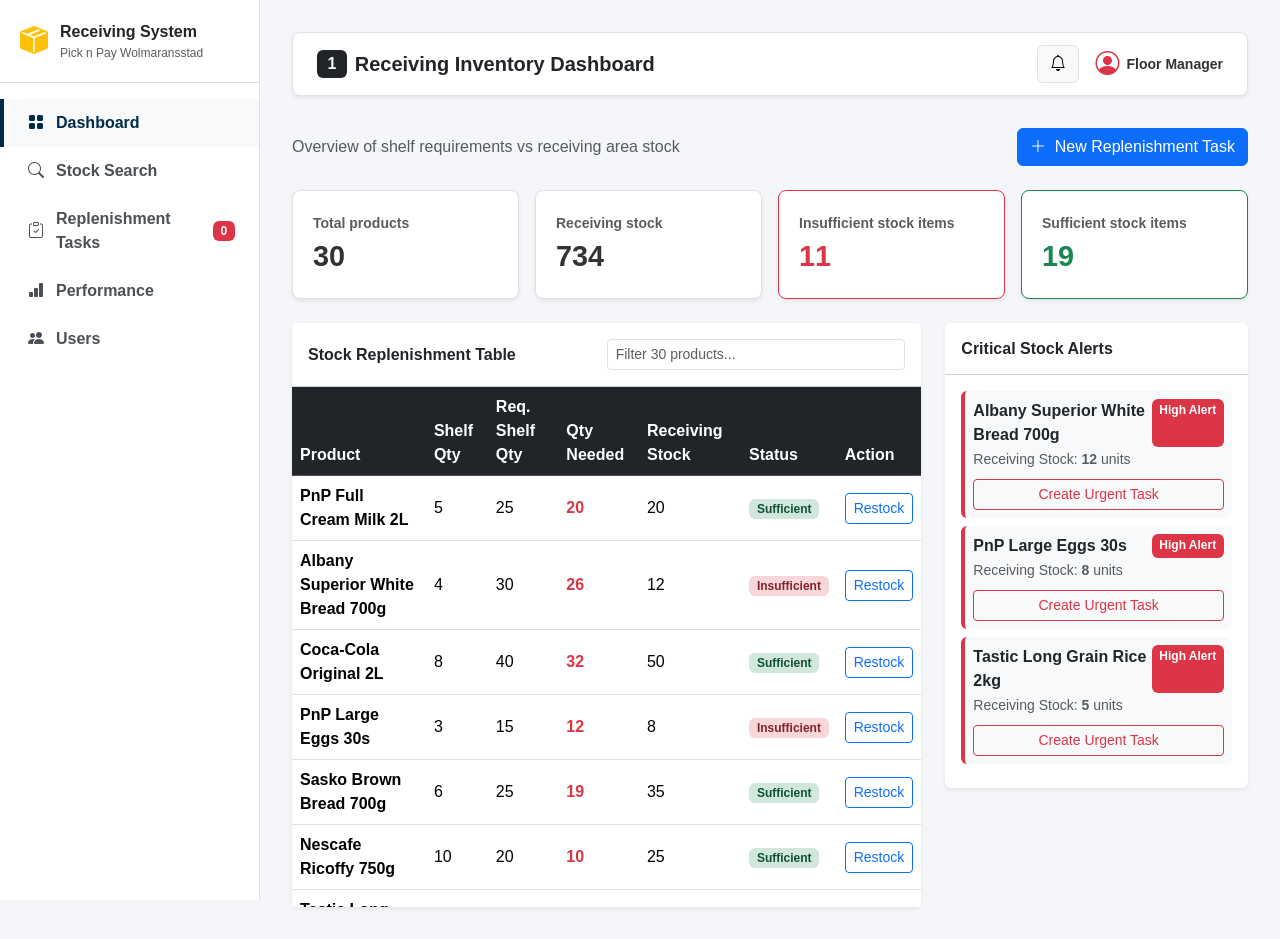
==== commit 018582a9: "source dashboard" ====
--- a/index.html
+++ b/index.html
@@ -118,12 +118,30 @@
       font-weight: 600;
     }
 
+    .badge-outofstock {
+      background-color: #721c24;
+      color: white;
+      font-weight: 700;
+    }
+
     .priority-high { background-color: #dc3545; color: white; }
     .priority-medium { background-color: #fd7e14; color: white; }
     .priority-low { background-color: #ffc107; color: #212529; }
   </style>
 </head>
 <body>
+
+  <!-- Toast Notification Container for Out of Stock Pop-ups -->
+  <div class="toast-container position-fixed top-0 end-0 p-3" style="z-index: 1055;">
+    <div id="outOfStockToast" class="toast align-items-center text-white bg-danger border-0" role="alert" aria-live="assertive" aria-atomic="true">
+      <div class="d-flex">
+        <div class="toast-body" id="toastMessage">
+          <strong>ALERT:</strong> Item is now Out of Stock!
+        </div>
+        <button type="button" class="btn-close btn-close-white me-2 m-auto" data-bs-dismiss="toast" aria-label="Close"></button>
+      </div>
+    </div>
+  </div>
 
   <div class="app-container">
     
@@ -223,7 +241,7 @@
                       </tr>
                     </thead>
                     <tbody id="inventoryTableBody">
-                      <!-- 30 Fast Moving Grocery Items populating here dynamically -->
+                      <!-- Populated dynamically -->
                     </tbody>
                   </table>
                 </div>
@@ -235,7 +253,7 @@
               <div class="card border-0 shadow-sm">
                 <div class="card-header bg-white py-3"><h2 class="h6 fw-bold mb-0">Critical Stock Alerts</h2></div>
                 <div class="card-body" id="priorityWidgetBody">
-                  <!-- Populated automatically with high-deficit items -->
+                  <!-- Populated automatically -->
                 </div>
               </div>
             </div>
@@ -281,7 +299,7 @@
     </main>
   </div>
 
-  <!-- Create / Restock Modal -->
+  <!-- Dispatch Modal -->
   <div class="modal fade" id="createTaskModal" tabindex="-1">
     <div class="modal-dialog modal-dialog-centered">
       <div class="modal-content">
@@ -323,12 +341,40 @@
     </div>
   </div>
 
+  <!-- Supplier Reorder Modal -->
+  <div class="modal fade" id="reorderModal" tabindex="-1">
+    <div class="modal-dialog modal-dialog-centered">
+      <div class="modal-content">
+        <div class="modal-header bg-danger text-white">
+          <h5 class="modal-title fw-bold"><i class="bi bi-truck me-2"></i>Place Supplier Reorder</h5>
+          <button type="button" class="btn-close btn-close-white" data-bs-dismiss="modal"></button>
+        </div>
+        <form id="reorderStockForm">
+          <div class="modal-body">
+            <div class="mb-3">
+              <label class="form-label fw-semibold">Product Name</label>
+              <input type="text" id="reorderProductName" class="form-control" readonly>
+            </div>
+            <div class="mb-3">
+              <label class="form-label fw-semibold">Quantity to Order into Receiving</label>
+              <input type="number" id="reorderQty" class="form-control" value="50" min="10" required>
+            </div>
+          </div>
+          <div class="modal-footer">
+            <button type="button" class="btn btn-secondary" data-bs-dismiss="modal">Cancel</button>
+            <button type="submit" class="btn btn-danger" data-bs-dismiss="modal">Receive New Supplier Stock</button>
+          </div>
+        </form>
+      </div>
+    </div>
+  </div>
+
   <!-- Bootstrap JS Bundle -->
   <script src="https://cdn.jsdelivr.net/npm/bootstrap@5.3.2/dist/js/bootstrap.bundle.min.js"></script>
   <script>
     // 30 Fast-Moving Pick n Pay Grocery Products
     const productsData = [
-      { name: "PnP Full Cream Milk 2L", shelfQty: 5, reqQty: 25, receivingQty: 30, aisle: "Aisle 1 (Dairy)" },
+      { name: "PnP Full Cream Milk 2L", shelfQty: 5, reqQty: 25, receivingQty: 20, aisle: "Aisle 1 (Dairy)" },
       { name: "Albany Superior White Bread 700g", shelfQty: 4, reqQty: 30, receivingQty: 12, aisle: "Aisle 2 (Bakery)" },
       { name: "Coca-Cola Original 2L", shelfQty: 8, reqQty: 40, receivingQty: 50, aisle: "Aisle 3 (Beverages)" },
       { name: "PnP Large Eggs 30s", shelfQty: 3, reqQty: 15, receivingQty: 8, aisle: "Aisle 1 (Dairy)" },
@@ -363,7 +409,10 @@
     document.addEventListener('DOMContentLoaded', function() {
       const tbody = document.getElementById('inventoryTableBody');
       const taskModal = new bootstrap.Modal(document.getElementById('createTaskModal'));
+      const reorderModal = new bootstrap.Modal(document.getElementById('reorderModal'));
       const priorityWidget = document.getElementById('priorityWidgetBody');
+      const toastEl = document.getElementById('outOfStockToast');
+      const toast = new bootstrap.Toast(toastEl);
 
       function renderTable() {
         tbody.innerHTML = '';
@@ -375,15 +424,37 @@
 
         productsData.forEach((p) => {
           const qtyNeeded = Math.max(0, p.reqQty - p.shelfQty);
-          const isSufficient = p.receivingQty >= qtyNeeded;
+          const isSufficient = p.receivingQty >= qtyNeeded && p.receivingQty > 0;
+          const isOutOfStock = p.receivingQty === 0;
 
           sumReceiving += p.receivingQty;
           if (isSufficient) sufficientCount++;
           else insufficientCount++;
 
-          const badgeHTML = isSufficient 
-            ? `<span class="badge badge-sufficient">Sufficient</span>` 
-            : `<span class="badge badge-insufficient">Insufficient</span>`;
+          let badgeHTML = `<span class="badge badge-sufficient">Sufficient</span>`;
+          if (isOutOfStock) {
+            badgeHTML = `<span class="badge badge-outofstock">OUT OF STOCK</span>`;
+          } else if (!isSufficient) {
+            badgeHTML = `<span class="badge badge-insufficient">Insufficient</span>`;
+          }
+
+          let actionBtn = `
+            <button class="btn btn-sm btn-outline-primary restock-btn" 
+              data-product="${p.name}" 
+              data-qty="${qtyNeeded}" 
+              data-aisle="${p.aisle}">
+              Restock
+            </button>
+          `;
+
+          if (isOutOfStock) {
+            actionBtn = `
+              <button class="btn btn-sm btn-danger reorder-btn" 
+                data-product="${p.name}">
+                <i class="bi bi-cart-plus me-1"></i>Reorder
+              </button>
+            `;
+          }
 
           const row = document.createElement('tr');
           row.innerHTML = `
@@ -391,41 +462,38 @@
             <td>${p.shelfQty}</td>
             <td>${p.reqQty}</td>
             <td class="${qtyNeeded > 0 ? 'text-danger fw-bold' : 'text-success'}">${qtyNeeded}</td>
-            <td>${p.receivingQty}</td>
+            <td class="${isOutOfStock ? 'text-danger fw-bold fs-6' : ''}">${p.receivingQty}</td>
             <td>${badgeHTML}</td>
-            <td>
-              <button class="btn btn-sm btn-outline-primary restock-btn" 
-                data-product="${p.name}" 
-                data-qty="${qtyNeeded}" 
-                data-aisle="${p.aisle}">
-                Restock
-              </button>
-            </td>
+            <td>${actionBtn}</td>
           `;
           tbody.appendChild(row);
 
-          // Populate Top Critical Alerts Side Widget for top low stock items
+          // Populate Top Critical Alerts Side Widget
           if (!isSufficient && priorityWidget.children.length < 3) {
             const alertBox = document.createElement('div');
-            alertBox.className = "p-2 mb-2 bg-light border-start border-4 border-danger rounded priority-alert-item";
-            alertBox.setAttribute('data-product', p.name);
+            alertBox.className = `p-2 mb-2 bg-light border-start border-4 ${isOutOfStock ? 'border-dark' : 'border-danger'} rounded`;
             alertBox.innerHTML = `
-              <div class="d-flex justify-content-between"><span class="fw-bold">${p.name}</span><span class="badge priority-high">High Alert</span></div>
-              <small class="text-muted">Stock Deficit: ${qtyNeeded - p.receivingQty} units</small>
-              <button class="btn btn-outline-danger btn-sm w-100 mt-2 restock-btn" data-product="${p.name}" data-qty="${qtyNeeded}" data-aisle="${p.aisle}">Create Urgent Task</button>
+              <div class="d-flex justify-content-between">
+                <span class="fw-bold">${p.name}</span>
+                <span class="badge ${isOutOfStock ? 'bg-dark' : 'priority-high'}">${isOutOfStock ? 'OUT OF STOCK' : 'High Alert'}</span>
+              </div>
+              <small class="text-muted">Receiving Stock: <strong>${p.receivingQty}</strong> units</small>
+              <button class="btn ${isOutOfStock ? 'btn-danger' : 'btn-outline-danger'} btn-sm w-100 mt-2 ${isOutOfStock ? 'reorder-btn' : 'restock-btn'}" data-product="${p.name}" data-qty="${qtyNeeded}" data-aisle="${p.aisle}">
+                ${isOutOfStock ? 'Place Reorder' : 'Create Urgent Task'}
+              </button>
             `;
             priorityWidget.appendChild(alertBox);
           }
         });
 
-        // Update KPI Header Displays Dynamically
+        // Update Header Displays
         document.getElementById('kpiTotalProducts').textContent = productsData.length;
         document.getElementById('kpiReceivingStock').textContent = sumReceiving;
         document.getElementById('kpiInsufficient').textContent = insufficientCount;
         document.getElementById('kpiSufficient').textContent = sufficientCount;
       }
 
-      // Initial render
+      // Initial Render
       renderTable();
 
       // Main Blue "+ New Replenishment Task" Button Event
@@ -440,7 +508,7 @@
         });
       }
 
-      // Restock Button Click Handler (Pre-fills Modal dynamically for selected item)
+      // Action Handlers
       document.addEventListener('click', function(e) {
         if (e.target && e.target.classList.contains('restock-btn')) {
           const prodName = e.target.getAttribute('data-product');
@@ -452,9 +520,32 @@
           document.getElementById('modalShelfLoc').value = aisle;
           taskModal.show();
         }
+
+        if (e.target && e.target.classList.contains('reorder-btn')) {
+          const prodName = e.target.getAttribute('data-product');
+          document.getElementById('reorderProductName').value = prodName;
+          reorderModal.show();
+        }
       });
 
-      // Sidebar Tab Navigation Switching
+      // Handle Reorder Form Submission
+      const reorderForm = document.getElementById('reorderStockForm');
+      if (reorderForm) {
+        reorderForm.addEventListener('submit', function(e) {
+          e.preventDefault();
+          const prodName = document.getElementById('reorderProductName').value;
+          const reorderQty = parseInt(document.getElementById('reorderQty').value || '50');
+
+          const foundProduct = productsData.find(p => p.name.toLowerCase() === prodName.toLowerCase());
+          if (foundProduct) {
+            foundProduct.receivingQty += reorderQty;
+            renderTable();
+            alert(`Stock Received! Added ${reorderQty} units of ${prodName} into Receiving Stock.`);
+          }
+        });
+      }
+
+      // Sidebar Tab Switching
       document.querySelectorAll('.sidebar-nav .nav-link').forEach(link => {
         link.addEventListener('click', function(e) {
           e.preventDefault();
@@ -527,19 +618,25 @@
               const prodName = card.getAttribute('data-product');
               const qtyNeeded = parseInt(card.getAttribute('data-qty') || '0');
 
-              // Find product in dataset and update its quantities/status to sufficient
+              // Deduct stock from receiving inventory
               const foundProduct = productsData.find(p => p.name.toLowerCase() === prodName.toLowerCase());
               if (foundProduct) {
-                foundProduct.shelfQty += qtyNeeded; // Shelves refilled
+                foundProduct.shelfQty += qtyNeeded;
                 if (foundProduct.shelfQty > foundProduct.reqQty) foundProduct.shelfQty = foundProduct.reqQty;
-              } else {
-                // If it was a custom added product, add it as sufficient
-                productsData.push({ name: prodName, shelfQty: qtyNeeded, reqQty: qtyNeeded, receivingQty: qtyNeeded, aisle: "Custom Aisle" });
+
+                // Subtract from Receiving Stock
+                foundProduct.receivingQty = Math.max(0, foundProduct.receivingQty - qtyNeeded);
+
+                // If receiving stock hits 0, trigger pop-up alert
+                if (foundProduct.receivingQty === 0) {
+                  document.getElementById('toastMessage').innerHTML = `<strong>WARNING:</strong> ${foundProduct.name} is now <strong>OUT OF STOCK</strong> in Receiving! Please place a reorder.`;
+                  toast.show();
+                }
               }
 
               card.remove();
 
-              // Re-render table & widgets to reflect updated sufficient/insufficient status and stock numbers
+              // Re-render table & widgets
               renderTable();
 
               let currentPending = Math.max(0, parseInt(taskBadgeCount.textContent || '1') - 1);
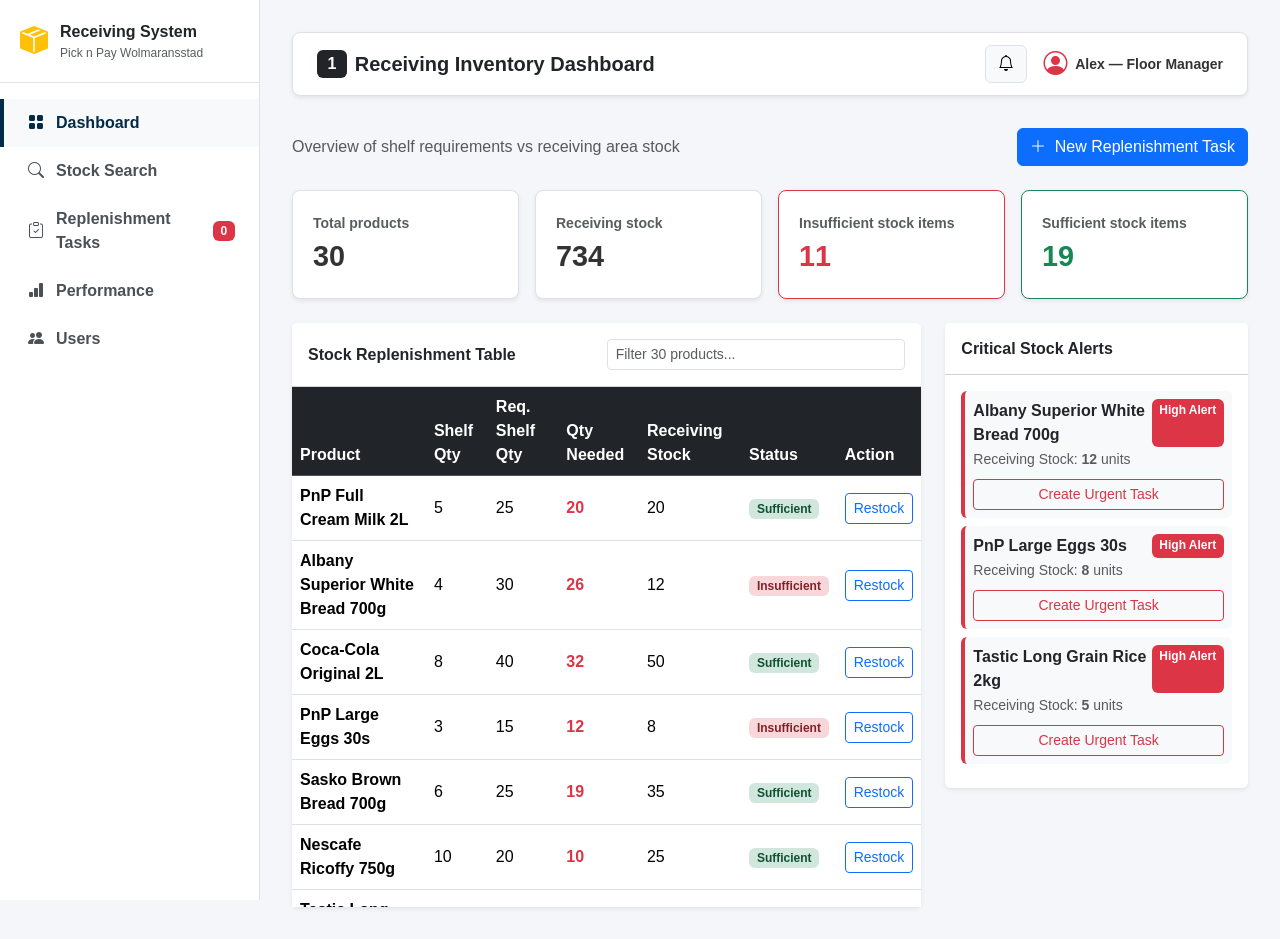
==== commit d5e62d9e: "updated readme and added users in user tab and added search for products" ====
--- a/index.html
+++ b/index.html
@@ -653,5 +653,160 @@
       }
     });
   </script>
+ <script>
+(function () {
+  const searchInput = document.getElementById('productSearchInput');
+  const inventoryTable = document.getElementById('inventoryTable');
+
+  if (!searchInput || !inventoryTable) {
+    console.error('Search box or inventory table not found.');
+    return;}
+
+  searchInput.placeholder = 'Search for a product, e.g. milk...';
+
+  // Remove any previous search results.
+  const previousResults = document.getElementById('productSearchResults');
+  if (previousResults) previousResults.remove();
+
+  const results = document.createElement('div');
+  results.id = 'productSearchResults';
+  results.className = 'mt-3';
+  searchInput.insertAdjacentElement('afterend', results);
+
+  searchInput.addEventListener('input', function () {
+    const query = searchInput.value.trim().toLowerCase();
+    results.replaceChildren();
+
+    if (!query) return;
+
+    const rows = Array.from(
+      inventoryTable.querySelectorAll('tbody tr'));
+
+    const matches = rows.filter(function (row) {
+      const productName = row.cells[0].textContent.toLowerCase();
+      return productName.includes(query);});
+
+    if (matches.length === 0) {
+      results.textContent = 'No products found. Try milk or bread.';
+      return;}
+
+    const message = document.createElement('p');
+    message.textContent = matches.length + ' product(s) found';
+    results.appendChild(message);
+
+    const wrapper = document.createElement('div');
+    wrapper.className = 'table-responsive';
+
+    const table = document.createElement('table');
+    table.className = 'table table-hover align-middle';
+
+    // Copy the stock table headings without the Action column.
+    const heading = inventoryTable.tHead.cloneNode(true);
+    heading.querySelector('tr').lastElementChild.remove();
+    table.appendChild(heading);
+
+    const body = document.createElement('tbody');
+
+    matches.forEach(function (row) {
+      const copy = row.cloneNode(true);
+
+      // Show the result even if the main table filters it out.
+      copy.style.display = '';
+
+      // Remove the Action column from search results.
+      copy.lastElementChild.remove();
+      body.appendChild(copy);});
+
+    table.appendChild(body);
+    wrapper.appendChild(table);
+    results.appendChild(wrapper);});})();
+</script>
+<script>
+document.addEventListener('DOMContentLoaded', function () {
+  const usersPanel = document.getElementById('users-panel');
+
+  if (!usersPanel) return;
+
+  // Sample users — change these names to your own.
+  const users = [
+    {name: 'Sam',
+      role: 'Store Manager',
+      duties: 'Oversees the store, checks stock and reviews performance.'},
+    {name: 'Alex',
+      role: 'Floor Manager',
+      duties: 'Checks shelf shortages and creates replenishment tasks.'},
+    {name: 'Jamie',
+      role: 'Staff Member',
+      duties: 'Moves stock from receiving to the shelves and completes tasks.'}];
+
+  usersPanel.innerHTML = `
+    <div class="card border-0 shadow-sm p-4">
+      <h3 class="h5 fw-bold mb-2">System Users</h3>
+      <p class="text-muted">
+        View the team and select a user for this demonstration.
+      </p>
+
+      <label for="demoUserSelect" class="form-label fw-bold">
+        Select a demo user
+      </label>
+      <select id="demoUserSelect" class="form-select mb-3"></select>
+
+      <div id="selectedUserInfo"
+           class="alert alert-info"
+           aria-live="polite"></div>
+
+      <div class="table-responsive">
+        <table class="table table-hover align-middle">
+          <thead class="table-dark">
+            <tr>
+              <th>Name</th>
+              <th>Role</th>
+              <th>Main duties</th>
+            </tr>
+          </thead>
+          <tbody id="usersTableBody"></tbody>
+        </table>
+      </div>
+    </div>
+  `;
+
+  const userSelect = document.getElementById('demoUserSelect');
+  const tableBody = document.getElementById('usersTableBody');
+  const selectedInfo = document.getElementById('selectedUserInfo');
+  const headerUser = document.querySelector(
+    '.top-header .fw-bold.small');
+
+  users.forEach(function (user, index) {
+    // Add the user to the dropdown.
+    const option = document.createElement('option');
+    option.value = index;
+    option.textContent = user.name + ' — ' + user.role;
+    userSelect.appendChild(option);
+
+    // Add the user to the table.
+    const row = document.createElement('tr');
+
+    [user.name, user.role, user.duties].forEach(function (value) {
+      const cell = document.createElement('td');
+      cell.textContent = value;
+      row.appendChild(cell);});
+
+    tableBody.appendChild(row);});
+
+  function showSelectedUser() {
+    const user = users[Number(userSelect.value)];
+
+    selectedInfo.textContent =
+      user.name + ' | ' + user.role + ': ' + user.duties;
+
+    if (headerUser) {
+      headerUser.textContent = user.name + ' — ' + user.role;}}
+
+  // Start with the Floor Manager selected.
+  userSelect.value = '1';
+  showSelectedUser();
+
+  userSelect.addEventListener('change', showSelectedUser);});
+</script>
 </body>
 </html>
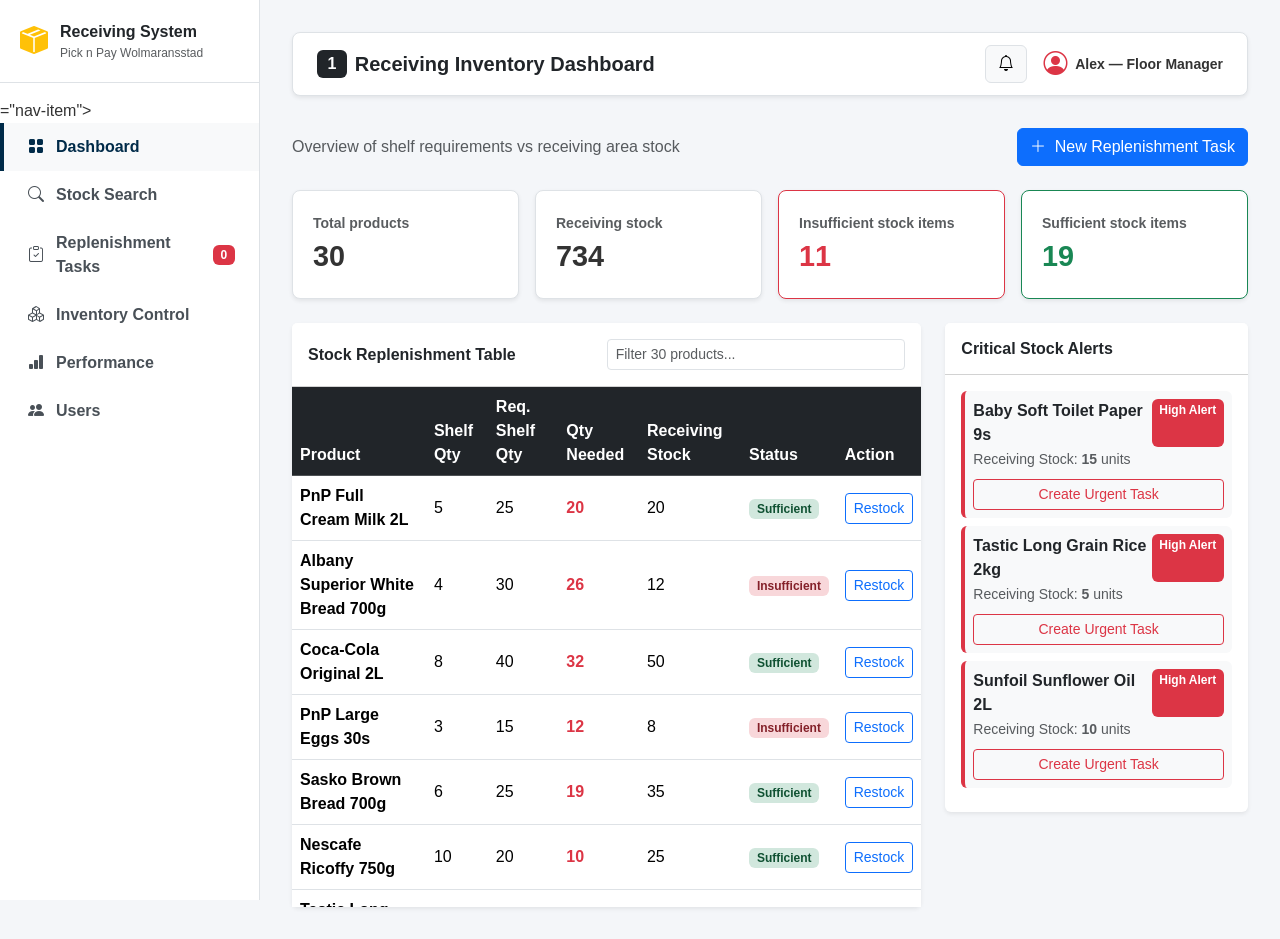
==== commit 50c270b2: "Improved the inventory system and added the database ERD." ====
--- a/index.html
+++ b/index.html
@@ -4,11 +4,13 @@
   <meta charset="UTF-8">
   <meta name="viewport" content="width=device-width, initial-scale=1.0">
   <title>Pick n Pay Wolmaransstad - Receiving Stock System</title>
-  <!-- Bootstrap 5 CSS -->
+
+  <!-- Bootstrap CSS -->
   <link href="https://cdn.jsdelivr.net/npm/bootstrap@5.3.2/dist/css/bootstrap.min.css" rel="stylesheet">
+
   <!-- Bootstrap Icons -->
   <link rel="stylesheet" href="https://cdn.jsdelivr.net/npm/bootstrap-icons@1.11.1/font/bootstrap-icons.css">
-  
+
   <style>
     :root {
       --pnp-red: #e2001a;
@@ -70,7 +72,7 @@
       cursor: pointer;
     }
 
-    .sidebar-nav .nav-link:hover, 
+    .sidebar-nav .nav-link:hover,
     .sidebar-nav .nav-link.active {
       background-color: #f8f9fa;
       color: var(--pnp-dark-blue);
@@ -124,111 +126,199 @@
       font-weight: 700;
     }
 
-    .priority-high { background-color: #dc3545; color: white; }
-    .priority-medium { background-color: #fd7e14; color: white; }
-    .priority-low { background-color: #ffc107; color: #212529; }
+    .priority-high {
+      background-color: #dc3545;
+      color: white;
+    }
+
+    .priority-medium {
+      background-color: #fd7e14;
+      color: white;
+    }
+
+    .priority-low {
+      background-color: #ffc107;
+      color: #212529;
+    }
   </style>
 </head>
+
 <body>
 
-  <!-- Toast Notification Container for Out of Stock Pop-ups -->
+  <!-- Out of stock notification -->
   <div class="toast-container position-fixed top-0 end-0 p-3" style="z-index: 1055;">
-    <div id="outOfStockToast" class="toast align-items-center text-white bg-danger border-0" role="alert" aria-live="assertive" aria-atomic="true">
+    <div id="outOfStockToast" class="toast align-items-center text-white bg-danger border-0" role="alert">
       <div class="d-flex">
         <div class="toast-body" id="toastMessage">
           <strong>ALERT:</strong> Item is now Out of Stock!
         </div>
-        <button type="button" class="btn-close btn-close-white me-2 m-auto" data-bs-dismiss="toast" aria-label="Close"></button>
+        <button type="button" class="btn-close btn-close-white me-2 m-auto" data-bs-dismiss="toast"></button>
       </div>
     </div>
   </div>
 
   <div class="app-container">
-    
-    <!-- LEFT SIDEBAR NAVIGATION -->
+
+    <!-- SIDEBAR -->
     <nav class="sidebar">
+
       <div class="sidebar-header">
         <i class="bi bi-box-seam-fill text-warning fs-3"></i>
         <div>
           <span class="fw-bold text-dark fs-6">Receiving System</span>
-          <small class="text-muted d-block" style="font-size: 0.75rem;">Pick n Pay Wolmaransstad</small>
+          <small class="text-muted d-block" style="font-size: 0.75rem;">
+            Pick n Pay Wolmaransstad
+          </small>
         </div>
       </div>
 
-      <ul class="sidebar-nav" role="tablist">
-        <li class="nav-item">
-          <a class="nav-link active" data-bs-toggle="tab" data-bs-target="#dashboard-panel">
+      <ul class="sidebar-nav">
+
+         ="nav-item">
+          <a class="nav-link active" data-bs-target="#dashboard-panel">
             <i class="bi bi-grid-fill"></i> Dashboard
           </a>
         </li>
+
         <li class="nav-item">
-          <a class="nav-link" data-bs-toggle="tab" data-bs-target="#search-panel">
+          <a class="nav-link" data-bs-target="#search-panel">
             <i class="bi bi-search"></i> Stock Search
           </a>
         </li>
+
         <li class="nav-item">
-          <a class="nav-link" data-bs-toggle="tab" data-bs-target="#tasks-panel">
-            <i class="bi bi-clipboard-check"></i> Replenishment Tasks <span class="badge bg-danger ms-1" id="taskBadgeCount">0</span>
+          <a class="nav-link" data-bs-target="#tasks-panel">
+            <i class="bi bi-clipboard-check"></i>
+            Replenishment Tasks
+            <span class="badge bg-danger ms-1" id="taskBadgeCount">0</span>
           </a>
         </li>
+
         <li class="nav-item">
-          <a class="nav-link" data-bs-toggle="tab" data-bs-target="#performance-panel">
+         <a class="nav-link" data-bs-target="#inventory-panel">
+          <i class="bi bi-boxes"></i> Inventory Control
+         </a>
+        </li>
+
+        <li class="nav-item">
+          <a class="nav-link" data-bs-target="#performance-panel">
             <i class="bi bi-bar-chart-fill"></i> Performance
           </a>
         </li>
+
         <li class="nav-item">
-          <a class="nav-link" data-bs-toggle="tab" data-bs-target="#users-panel">
+          <a class="nav-link" data-bs-target="#users-panel">
             <i class="bi bi-people-fill"></i> Users
           </a>
         </li>
+
       </ul>
     </nav>
 
-    <!-- MAIN CONTENT VIEW -->
+    <!-- MAIN CONTENT -->
     <main class="main-content">
-      
+
       <header class="top-header shadow-sm">
+
         <div class="d-flex align-items-center gap-2">
           <span class="badge bg-dark fs-6">1</span>
-          <h1 class="h5 fw-bold mb-0 text-dark">Receiving Inventory Dashboard</h1>
+          <h1 class="h5 fw-bold mb-0 text-dark">
+            Receiving Inventory Dashboard
+          </h1>
         </div>
+
         <div class="d-flex align-items-center gap-3">
-          <button class="btn btn-light position-relative border"><i class="bi bi-bell"></i></button>
-          <div class="d-flex align-items-center gap-2">
+
+          <button class="btn btn-light position-relative border">
+            <i class="bi bi-bell"></i>
+          </button>
+
+          <div id="userProfile" class="d-flex align-items-center gap-2" style="cursor: pointer;">
             <i class="bi bi-person-circle fs-4 text-danger"></i>
-            <span class="fw-bold small">Floor Manager</span>
+            <span id="headerUser" class="fw-bold small">
+              Alex — Floor Manager
+            </span>
           </div>
+
         </div>
       </header>
 
       <div class="tab-content">
-        
-        <!-- 1. DASHBOARD PANEL -->
+
+        <!-- 1. DASHBOARD -->
         <div class="tab-pane fade show active" id="dashboard-panel">
+
           <div class="d-flex justify-content-between align-items-center mb-4">
-            <p class="text-muted mb-0">Overview of shelf requirements vs receiving area stock</p>
+            <p class="text-muted mb-0">
+              Overview of shelf requirements vs receiving area stock
+            </p>
+
             <button class="btn btn-primary" id="openNewTaskModalBtn">
-              <i class="bi bi-plus-lg me-1"></i> New Replenishment Task
+              <i class="bi bi-plus-lg me-1"></i>
+              New Replenishment Task
             </button>
           </div>
 
-          <!-- Dynamic Metrics Cards Header -->
+          <!-- KPI Cards -->
           <div class="row g-3 mb-4">
-            <div class="col-md-3"><div class="card-metric shadow-sm"><span class="text-muted small fw-semibold">Total products</span><div class="metric-value" id="kpiTotalProducts">30</div></div></div>
-            <div class="col-md-3"><div class="card-metric shadow-sm"><span class="text-muted small fw-semibold">Receiving stock</span><div class="metric-value" id="kpiReceivingStock">0</div></div></div>
-            <div class="col-md-3"><div class="card-metric shadow-sm border-danger"><span class="text-muted small fw-semibold">Insufficient stock items</span><div class="metric-value text-danger" id="kpiInsufficient">0</div></div></div>
-            <div class="col-md-3"><div class="card-metric shadow-sm border-success"><span class="text-muted small fw-semibold">Sufficient stock items</span><div class="metric-value text-success" id="kpiSufficient">0</div></div></div>
+
+            <div class="col-md-3">
+              <div class="card-metric shadow-sm">
+                <span class="text-muted small fw-semibold">Total products</span>
+                <div class="metric-value" id="kpiTotalProducts">30</div>
+              </div>
+            </div>
+
+            <div class="col-md-3">
+              <div class="card-metric shadow-sm">
+                <span class="text-muted small fw-semibold">Receiving stock</span>
+                <div class="metric-value" id="kpiReceivingStock">0</div>
+              </div>
+            </div>
+
+            <div class="col-md-3">
+              <div class="card-metric shadow-sm border-danger">
+                <span class="text-muted small fw-semibold">
+                  Insufficient stock items
+                </span>
+                <div class="metric-value text-danger" id="kpiInsufficient">0</div>
+              </div>
+            </div>
+
+            <div class="col-md-3">
+              <div class="card-metric shadow-sm border-success">
+                <span class="text-muted small fw-semibold">
+                  Sufficient stock items
+                </span>
+                <div class="metric-value text-success" id="kpiSufficient">0</div>
+              </div>
+            </div>
+
           </div>
 
           <div class="row g-4">
+
+            <!-- Stock Replenishment Table -->
             <div class="col-lg-8">
+
               <div class="card border-0 shadow-sm">
+
                 <div class="card-header bg-white py-3 d-flex justify-content-between align-items-center">
-                  <h2 class="h6 fw-bold mb-0">Stock Replenishment Table</h2>
-                  <input type="text" id="tableSearchInput" class="form-control form-control-sm w-50" placeholder="Filter 30 products...">
+
+                  <h2 class="h6 fw-bold mb-0">
+                    Stock Replenishment Table
+                  </h2>
+
+                  <input type="text" id="tableSearchInput"
+                         class="form-control form-control-sm w-50"
+                         placeholder="Filter 30 products...">
+
                 </div>
+
                 <div class="table-responsive" style="max-height: 520px; overflow-y: auto;">
+
                   <table class="table table-hover align-middle mb-0" id="inventoryTable">
+
                     <thead class="table-dark sticky-top">
                       <tr>
                         <th>Product</th>
@@ -240,139 +330,507 @@
                         <th>Action</th>
                       </tr>
                     </thead>
-                    <tbody id="inventoryTableBody">
-                      <!-- Populated dynamically -->
-                    </tbody>
+
+                    <tbody id="inventoryTableBody"></tbody>
+
                   </table>
+
+                </div>
+
+              </div>
+
+            </div>
+
+            <!-- Critical Stock Alerts -->
+            <div class="col-lg-4">
+
+              <div class="card border-0 shadow-sm">
+
+                <div class="card-header bg-white py-3">
+                  <h2 class="h6 fw-bold mb-0">
+                    Critical Stock Alerts
+                  </h2>
+                </div>
+
+                <div class="card-body" id="priorityWidgetBody"></div>
+
+              </div>
+
+            </div>
+
+          </div>
+
+        </div>
+
+        <!-- 2. STOCK SEARCH -->
+        <div class="tab-pane fade" id="search-panel">
+
+          <div class="card border-0 shadow-sm p-4">
+
+            <h3 class="h5 fw-bold mb-3">Product Search</h3>
+
+            <input type="text" id="productSearchInput"
+                   class="form-control form-control-lg"
+                   placeholder="Search for a product, e.g. milk...">
+
+            <div id="productSearchResults" class="mt-3"></div>
+
+          </div>
+
+        </div>
+
+        <!-- 3. REPLENISHMENT TASKS -->
+        <div class="tab-pane fade" id="tasks-panel">
+
+          <div class="card border-0 shadow-sm p-4">
+
+            <h3 class="h5 fw-bold mb-3">
+              Active Replenishment Tasks
+            </h3>
+
+            <div id="tasksContainer">
+
+              <p class="text-muted">
+                No active replenishment tasks dispatched yet.
+              </p>
+
+            </div>
+
+          </div>
+
+        </div>
+
+        <!-- INVENTORY CONTROL -->
+<div class="tab-pane fade" id="inventory-panel">
+
+  <div class="card border-0 shadow-sm p-4 mb-4">
+
+    <h3 class="h5 fw-bold mb-2">
+      Inventory Control
+    </h3>
+
+    <p class="text-muted">
+      Manage incoming stock, damaged products,
+      physical stock counts and shelf quantities.
+    </p>
+
+    <form id="inventoryControlForm">
+
+      <div class="row g-3 mb-3">
+
+        <div class="col-md-6">
+
+          <label class="form-label fw-semibold">
+            Select Product
+          </label>
+
+          <select id="controlProduct" class="form-select" required>
+            <option value="">Choose a product</option>
+          </select>
+
+        </div>
+
+        <div class="col-md-6">
+
+          <label class="form-label fw-semibold">
+            Transaction Type
+          </label>
+
+          <select id="controlAction" class="form-select" required>
+
+            <option value="receive">Receive Stock</option>
+            <option value="damage">Record Damaged Stock</option>
+            <option value="reconcile">Reconcile Receiving Stock</option>
+            <option value="shelf">Update Shelf Count</option>
+
+          </select>
+
+        </div>
+
+      </div>
+
+      <div id="currentStockInfo" class="alert alert-info">
+        Select a product to view its current stock quantities.
+      </div>
+
+      <div class="mb-3">
+
+        <label id="controlQuantityLabel" class="form-label fw-semibold">
+          Quantity Received
+        </label>
+
+        <input type="number" id="controlQuantity"
+               class="form-control" min="1" step="1" required>
+
+        <small id="controlHelp" class="text-muted">
+          Enter the number of units physically received.
+        </small>
+
+      </div>
+
+      <div class="mb-3">
+
+        <label class="form-label fw-semibold">
+          Reason / Reference
+        </label>
+
+        <textarea id="controlReason"
+                  class="form-control" rows="2"
+                  placeholder="Enter the reason for this stock transaction..."
+                  required></textarea>
+
+      </div>
+
+      <button type="submit" class="btn btn-primary">
+        <i class="bi bi-check-circle me-1"></i>
+        Confirm Stock Transaction
+      </button>
+
+    </form>
+
+  </div>
+
+  <!-- Inventory Accuracy -->
+  <div class="row g-3 mb-4">
+
+    <div class="col-md-4">
+      <div class="card-metric shadow-sm">
+        <span class="text-muted small fw-semibold">
+          Stock Reconciliations
+        </span>
+        <div id="totalReconciliations" class="metric-value">0</div>
+      </div>
+    </div>
+
+    <div class="col-md-4">
+      <div class="card-metric shadow-sm">
+        <span class="text-muted small fw-semibold">
+          Discrepancies Identified
+        </span>
+        <div id="totalDiscrepancies"
+             class="metric-value text-danger">0</div>
+      </div>
+    </div>
+
+    <div class="col-md-4">
+      <div class="card-metric shadow-sm">
+        <span class="text-muted small fw-semibold">
+          Inventory Record Accuracy
+        </span>
+        <div id="inventoryAccuracy"
+             class="metric-value text-success">N/A</div>
+      </div>
+    </div>
+
+  </div>
+
+  <!-- Stock Movement History -->
+  <div class="card border-0 shadow-sm p-4">
+
+    <h3 class="h5 fw-bold mb-3">
+      Stock Movement History
+    </h3>
+
+    <div class="table-responsive">
+
+      <table class="table table-hover align-middle">
+
+        <thead class="table-dark">
+
+          <tr>
+            <th>Date &amp; Time</th>
+            <th>Product</th>
+            <th>Transaction</th>
+            <th>Receiving Before</th>
+            <th>Receiving After</th>
+            <th>Shelf Before</th>
+            <th>Shelf After</th>
+            <th>User</th>
+            <th>Reason</th>
+          </tr>
+
+        </thead>
+
+        <tbody id="stockHistoryBody">
+
+          <tr>
+            <td colspan="9" class="text-muted">
+              No stock transactions recorded yet.
+            </td>
+          </tr>
+
+        </tbody>
+
+      </table>
+
+    </div>
+
+  </div>
+
+</div>
+
+        <!-- 4. PERFORMANCE -->
+        <div class="tab-pane fade" id="performance-panel">
+
+          <div class="card border-0 shadow-sm p-4">
+
+            <h3 class="h5 fw-bold mb-3">
+              Performance Monitoring
+            </h3>
+
+            <div class="row g-3">
+
+              <div class="col-md-4">
+                <div class="card p-3 shadow-sm bg-light">
+                  Pending Tasks:
+                  <span id="perfPending" class="fw-bold text-warning fs-4">0</span>
                 </div>
               </div>
-            </div>
-
-            <!-- Priority Items Widget -->
-            <div class="col-lg-4">
-              <div class="card border-0 shadow-sm">
-                <div class="card-header bg-white py-3"><h2 class="h6 fw-bold mb-0">Critical Stock Alerts</h2></div>
-                <div class="card-body" id="priorityWidgetBody">
-                  <!-- Populated automatically -->
+
+              <div class="col-md-4">
+                <div class="card p-3 shadow-sm bg-light">
+                  Completed Today:
+                  <span id="perfCompleted" class="fw-bold text-success fs-4">0</span>
                 </div>
               </div>
+
+              <div class="col-md-4">
+                <div class="card p-3 shadow-sm bg-light">
+                  Avg Response Time:
+                  <span id="perfResponseTime" class="fw-bold text-primary fs-4">N/A</span>
+                </div>
+              </div>
+
             </div>
+
           </div>
+
         </div>
 
-        <!-- 2. STOCK SEARCH PANEL -->
-        <div class="tab-pane fade" id="search-panel">
+        <!-- 5. USERS -->
+        <div class="tab-pane fade" id="users-panel">
+
           <div class="card border-0 shadow-sm p-4">
-            <h3 class="h5 fw-bold mb-3">Product Search</h3>
-            <input type="text" id="productSearchInput" class="form-control form-control-lg" placeholder="Search product name, barcode or SKU...">
+
+            <h3 class="h5 fw-bold mb-2">System Users</h3>
+
+            <p class="text-muted">
+              View the team and select a user.
+            </p>
+
+            <label for="userSelect" class="form-label fw-bold">
+              Choose a user
+            </label>
+
+            <select id="userSelect" class="form-select mb-3"></select>
+
+            <div id="selectedUserInfo" class="alert alert-info"></div>
+
+            <div class="table-responsive">
+
+              <table class="table table-hover align-middle">
+
+                <thead class="table-dark">
+                  <tr>
+                    <th>Name</th>
+                    <th>Role</th>
+                    <th>Main duties</th>
+                  </tr>
+                </thead>
+
+                <tbody id="usersTableBody"></tbody>
+
+              </table>
+
+            </div>
+
           </div>
-        </div>
-
-        <!-- 3. TASKS PANEL -->
-        <div class="tab-pane fade" id="tasks-panel">
-          <div class="card border-0 shadow-sm p-4">
-            <h3 class="h5 fw-bold mb-3">Active Replenishment Tasks</h3>
-            <div id="tasksContainer">
-              <p class="text-muted" id="noTasksMsg">No active replenishment tasks dispatched yet.</p>
-            </div>
-          </div>
-        </div>
-
-        <!-- 4. PERFORMANCE PANEL -->
-        <div class="tab-pane fade" id="performance-panel">
-          <div class="card border-0 shadow-sm p-4">
-            <h3 class="h5 fw-bold mb-3">Performance Monitoring</h3>
-            <div class="row">
-              <div class="col-md-4"><div class="card p-3 shadow-sm bg-light">Pending Tasks: <span id="perfPending" class="fw-bold text-warning fs-4">0</span></div></div>
-              <div class="col-md-4"><div class="card p-3 shadow-sm bg-light">Completed Today: <span id="perfCompleted" class="fw-bold text-success fs-4">0</span></div></div>
-              <div class="col-md-4"><div class="card p-3 shadow-sm bg-light">Avg Response Time: <span class="fw-bold text-primary fs-4">12 mins</span></div></div>
-            </div>
-          </div>
-        </div>
-
-        <!-- 5. USERS PANEL -->
-        <div class="tab-pane fade" id="users-panel">
-          <div class="card border-0 shadow-sm p-4"><h3 class="h5 fw-bold">User Role Management</h3><p class="text-muted">Manage system users and access privileges.</p></div>
+
         </div>
 
       </div>
     </main>
   </div>
 
-  <!-- Dispatch Modal -->
+  <!-- DISPATCH REPLENISHMENT TASK MODAL -->
   <div class="modal fade" id="createTaskModal" tabindex="-1">
+
     <div class="modal-dialog modal-dialog-centered">
+
       <div class="modal-content">
+
         <div class="modal-header bg-dark text-white">
-          <h5 class="modal-title fw-bold">Dispatch Replenishment Task</h5>
-          <button type="button" class="btn-close btn-close-white" data-bs-dismiss="modal"></button>
+
+          <h5 class="modal-title fw-bold">
+            Dispatch Replenishment Task
+          </h5>
+
+          <button type="button" class="btn-close btn-close-white"
+                  data-bs-dismiss="modal"></button>
+
         </div>
+
         <form id="replenishmentTaskForm">
+
           <div class="modal-body">
+
             <div class="mb-3">
-              <label class="form-label fw-semibold">Product Name</label>
-              <input type="text" id="modalProductName" class="form-control" placeholder="Type item name" required>
+
+              <label class="form-label fw-semibold">
+                Product Name
+              </label>
+
+              <select id="modalProductName" class="form-select" required>
+                <option value="">Select a product</option>
+              </select>
+
             </div>
+
             <div class="row g-2 mb-3">
+
               <div class="col-md-6">
-                <label class="form-label fw-semibold">Quantity Needed</label>
-                <input type="number" id="modalQtyNeeded" class="form-control" required min="1">
+
+                <label class="form-label fw-semibold">
+                  Quantity Needed
+                </label>
+
+                <input type="number" id="modalQtyNeeded"
+                       class="form-control" min="1" required>
+
               </div>
+
               <div class="col-md-6">
-                <label class="form-label fw-semibold">Select Priority</label>
+
+                <label class="form-label fw-semibold">
+                  Select Priority
+                </label>
+
                 <select id="modalPriority" class="form-select">
+
                   <option value="High">High Priority</option>
                   <option value="Medium" selected>Medium Priority</option>
                   <option value="Low">Low Priority</option>
+
                 </select>
+
               </div>
+
             </div>
+
             <div class="mb-3">
-              <label class="form-label fw-semibold">Shelf Location</label>
-              <input type="text" id="modalShelfLoc" class="form-control" value="Aisle 3, Shelf 2" required>
+
+              <label class="form-label fw-semibold">
+                Shelf Location
+              </label>
+
+              <select id="modalShelfLoc" class="form-select" required>
+                <option value="">Select shelf location</option>
+              </select>
+
             </div>
+
+            <div id="taskStockInfo" class="alert alert-light border small">
+              Select a product to view stock availability.
+            </div>
+
           </div>
+
           <div class="modal-footer">
-            <button type="button" class="btn btn-secondary" data-bs-dismiss="modal">Cancel</button>
-            <button type="submit" class="btn btn-primary" data-bs-dismiss="modal">Dispatch Task</button>
+
+            <button type="button" class="btn btn-secondary"
+                    data-bs-dismiss="modal">
+              Cancel
+            </button>
+
+            <button type="submit" class="btn btn-primary">
+              Dispatch Task
+            </button>
+
           </div>
+
         </form>
+
       </div>
+
     </div>
+
   </div>
 
-  <!-- Supplier Reorder Modal -->
+  <!-- SUPPLIER STOCK MODAL -->
   <div class="modal fade" id="reorderModal" tabindex="-1">
+
     <div class="modal-dialog modal-dialog-centered">
+
       <div class="modal-content">
+
         <div class="modal-header bg-danger text-white">
-          <h5 class="modal-title fw-bold"><i class="bi bi-truck me-2"></i>Place Supplier Reorder</h5>
-          <button type="button" class="btn-close btn-close-white" data-bs-dismiss="modal"></button>
+
+          <h5 class="modal-title fw-bold">
+            <i class="bi bi-truck me-2"></i>
+            Receive Supplier Stock
+          </h5>
+
+          <button type="button" class="btn-close btn-close-white"
+                  data-bs-dismiss="modal"></button>
+
         </div>
+
         <form id="reorderStockForm">
+
           <div class="modal-body">
+
             <div class="mb-3">
-              <label class="form-label fw-semibold">Product Name</label>
-              <input type="text" id="reorderProductName" class="form-control" readonly>
+
+              <label class="form-label fw-semibold">
+                Product Name
+              </label>
+
+              <input type="text" id="reorderProductName"
+                     class="form-control" readonly>
+
             </div>
+
             <div class="mb-3">
-              <label class="form-label fw-semibold">Quantity to Order into Receiving</label>
-              <input type="number" id="reorderQty" class="form-control" value="50" min="10" required>
+
+              <label class="form-label fw-semibold">
+                Quantity Received
+              </label>
+
+              <input type="number" id="reorderQty"
+                     class="form-control" min="1" value="50" required>
+
             </div>
+
           </div>
+
           <div class="modal-footer">
-            <button type="button" class="btn btn-secondary" data-bs-dismiss="modal">Cancel</button>
-            <button type="submit" class="btn btn-danger" data-bs-dismiss="modal">Receive New Supplier Stock</button>
+
+            <button type="button" class="btn btn-secondary"
+                    data-bs-dismiss="modal">
+              Cancel
+            </button>
+
+            <button type="submit" class="btn btn-danger">
+              Receive New Supplier Stock
+            </button>
+
           </div>
+
         </form>
+
       </div>
+
     </div>
+
   </div>
 
-  <!-- Bootstrap JS Bundle -->
+  <!-- Bootstrap JavaScript -->
   <script src="https://cdn.jsdelivr.net/npm/bootstrap@5.3.2/dist/js/bootstrap.bundle.min.js"></script>
+
   <script>
+
     // 30 Fast-Moving Pick n Pay Grocery Products
+
     const productsData = [
       { name: "PnP Full Cream Milk 2L", shelfQty: 5, reqQty: 25, receivingQty: 20, aisle: "Aisle 1 (Dairy)" },
       { name: "Albany Superior White Bread 700g", shelfQty: 4, reqQty: 30, receivingQty: 12, aisle: "Aisle 2 (Bakery)" },
@@ -406,15 +864,129 @@
       { name: "Jungle Oats 1kg", shelfQty: 7, reqQty: 20, receivingQty: 25, aisle: "Aisle 4 (Cereal)" }
     ];
 
+    // System users
+
+    const users = [
+      {
+        name: 'Sam',
+        role: 'Store Manager',
+        duties: 'Oversees the store, checks stock and reviews performance.'
+      },
+      {
+        name: 'Alex',
+        role: 'Floor Manager',
+        duties: 'Checks shelf shortages and creates replenishment tasks.'
+      },
+      {
+        name: 'Jamie',
+        role: 'Staff Member',
+        duties: 'Moves stock from receiving to the shelves and completes tasks.'
+      },
+      {
+        name: 'Jordan',
+        role: 'Receiving Manager',
+        duties: 'Records incoming stock, monitors receiving inventory and investigates stock discrepancies.'
+      }
+    ];
+
+    let replenishmentTasks = [];
+    let stockMovementHistory = [];
+    let reconciliationCount = 0;
+    let discrepancyCount = 0;
+    let accurateCount = 0;
+    let nextTaskId = 1;
+    let selectedUser = users[1];
+
     document.addEventListener('DOMContentLoaded', function() {
+
       const tbody = document.getElementById('inventoryTableBody');
-      const taskModal = new bootstrap.Modal(document.getElementById('createTaskModal'));
-      const reorderModal = new bootstrap.Modal(document.getElementById('reorderModal'));
       const priorityWidget = document.getElementById('priorityWidgetBody');
-      const toastEl = document.getElementById('outOfStockToast');
-      const toast = new bootstrap.Toast(toastEl);
+
+      const taskModal = new bootstrap.Modal(
+        document.getElementById('createTaskModal')
+      );
+
+      const reorderModal = new bootstrap.Modal(
+        document.getElementById('reorderModal')
+      );
+
+      const toast = new bootstrap.Toast(
+        document.getElementById('outOfStockToast')
+      );
+
+      const productSelect = document.getElementById('modalProductName');
+      const shelfSelect = document.getElementById('modalShelfLoc');
+      const taskForm = document.getElementById('replenishmentTaskForm');
+      const tasksContainer = document.getElementById('tasksContainer');
+
+      // Sidebar tab switching
+
+      function openTab(targetId) {
+
+        document.querySelectorAll('.sidebar-nav .nav-link').forEach(link => {
+          link.classList.remove('active');
+
+          if (link.getAttribute('data-bs-target') === targetId) {
+            link.classList.add('active');
+          }
+        });
+
+        document.querySelectorAll('.tab-pane').forEach(panel => {
+          panel.classList.remove('show', 'active');
+        });
+
+        const target = document.querySelector(targetId);
+
+        if (target) {
+          target.classList.add('show', 'active');
+        }
+      }
+
+      document.querySelectorAll('.sidebar-nav .nav-link').forEach(link => {
+
+        link.addEventListener('click', function(e) {
+
+          e.preventDefault();
+
+          openTab(this.getAttribute('data-bs-target'));
+
+        });
+
+      });
+
+      // Calculate quantity needed on shelf
+
+      function calculateQuantityNeeded(product) {
+
+        return Math.max(0, product.reqQty - product.shelfQty);
+
+      }
+
+      // Calculate replenishment priority
+
+      function calculatePriority(product) {
+
+        const shortage = calculateQuantityNeeded(product);
+
+        const shortageRatio = product.reqQty > 0
+          ? shortage / product.reqQty
+          : 0;
+
+        if (shortageRatio >= 0.75) {
+          return 'High';
+        }
+
+        if (shortageRatio >= 0.40) {
+          return 'Medium';
+        }
+
+        return 'Low';
+      }
+
+      // Render dashboard table and KPI cards
 
       function renderTable() {
+
         tbody.innerHTML = '';
         priorityWidget.innerHTML = '';
 
@@ -422,391 +994,1368 @@
         let insufficientCount = 0;
         let sufficientCount = 0;
 
-        productsData.forEach((p) => {
-          const qtyNeeded = Math.max(0, p.reqQty - p.shelfQty);
-          const isSufficient = p.receivingQty >= qtyNeeded && p.receivingQty > 0;
-          const isOutOfStock = p.receivingQty === 0;
-
-          sumReceiving += p.receivingQty;
-          if (isSufficient) sufficientCount++;
-          else insufficientCount++;
-
-          let badgeHTML = `<span class="badge badge-sufficient">Sufficient</span>`;
+        productsData.forEach(function(product) {
+
+          const qtyNeeded = calculateQuantityNeeded(product);
+
+          const isSufficient = product.receivingQty >= qtyNeeded;
+          const isOutOfStock = product.receivingQty === 0;
+
+          sumReceiving += product.receivingQty;
+
+          if (isSufficient) {
+            sufficientCount++;
+          } else {
+            insufficientCount++;
+          }
+
+          let badgeHTML = `
+            <span class="badge badge-sufficient">Sufficient</span>
+          `;
+
           if (isOutOfStock) {
-            badgeHTML = `<span class="badge badge-outofstock">OUT OF STOCK</span>`;
+
+            badgeHTML = `
+              <span class="badge badge-outofstock">OUT OF STOCK</span>
+            `;
+
           } else if (!isSufficient) {
-            badgeHTML = `<span class="badge badge-insufficient">Insufficient</span>`;
+
+            badgeHTML = `
+              <span class="badge badge-insufficient">Insufficient</span>
+            `;
+
           }
 
           let actionBtn = `
-            <button class="btn btn-sm btn-outline-primary restock-btn" 
-              data-product="${p.name}" 
-              data-qty="${qtyNeeded}" 
-              data-aisle="${p.aisle}">
+            <button class="btn btn-sm btn-outline-primary restock-btn"
+                    data-product="${product.name}">
               Restock
             </button>
           `;
 
-          if (isOutOfStock) {
+          if (qtyNeeded === 0) {
+
             actionBtn = `
-              <button class="btn btn-sm btn-danger reorder-btn" 
-                data-product="${p.name}">
-                <i class="bi bi-cart-plus me-1"></i>Reorder
+              <button class="btn btn-sm btn-outline-success" disabled>
+                Shelf Full
               </button>
             `;
+
           }
 
+          if (isOutOfStock) {
+
+            actionBtn = `
+              <button class="btn btn-sm btn-danger reorder-btn"
+                      data-product="${product.name}">
+                <i class="bi bi-cart-plus me-1"></i>
+                Receive Stock
+              </button>
+            `;
+
+          }
+
           const row = document.createElement('tr');
+
           row.innerHTML = `
-            <td class="fw-bold">${p.name}</td>
-            <td>${p.shelfQty}</td>
-            <td>${p.reqQty}</td>
-            <td class="${qtyNeeded > 0 ? 'text-danger fw-bold' : 'text-success'}">${qtyNeeded}</td>
-            <td class="${isOutOfStock ? 'text-danger fw-bold fs-6' : ''}">${p.receivingQty}</td>
+            <td class="fw-bold">${product.name}</td>
+            <td>${product.shelfQty}</td>
+            <td>${product.reqQty}</td>
+            <td class="${qtyNeeded > 0 ? 'text-danger fw-bold' : 'text-success'}">
+              ${qtyNeeded}
+            </td>
+            <td>${product.receivingQty}</td>
             <td>${badgeHTML}</td>
             <td>${actionBtn}</td>
           `;
+
           tbody.appendChild(row);
 
-          // Populate Top Critical Alerts Side Widget
-          if (!isSufficient && priorityWidget.children.length < 3) {
-            const alertBox = document.createElement('div');
-            alertBox.className = `p-2 mb-2 bg-light border-start border-4 ${isOutOfStock ? 'border-dark' : 'border-danger'} rounded`;
-            alertBox.innerHTML = `
-              <div class="d-flex justify-content-between">
-                <span class="fw-bold">${p.name}</span>
-                <span class="badge ${isOutOfStock ? 'bg-dark' : 'priority-high'}">${isOutOfStock ? 'OUT OF STOCK' : 'High Alert'}</span>
-              </div>
-              <small class="text-muted">Receiving Stock: <strong>${p.receivingQty}</strong> units</small>
-              <button class="btn ${isOutOfStock ? 'btn-danger' : 'btn-outline-danger'} btn-sm w-100 mt-2 ${isOutOfStock ? 'reorder-btn' : 'restock-btn'}" data-product="${p.name}" data-qty="${qtyNeeded}" data-aisle="${p.aisle}">
-                ${isOutOfStock ? 'Place Reorder' : 'Create Urgent Task'}
-              </button>
-            `;
-            priorityWidget.appendChild(alertBox);
-          }
         });
 
-        // Update Header Displays
-        document.getElementById('kpiTotalProducts').textContent = productsData.length;
-        document.getElementById('kpiReceivingStock').textContent = sumReceiving;
-        document.getElementById('kpiInsufficient').textContent = insufficientCount;
-        document.getElementById('kpiSufficient').textContent = sufficientCount;
+        // Display the three most critical stock shortages
+
+        const criticalProducts = productsData.filter(product => {
+
+          return product.receivingQty < calculateQuantityNeeded(product);
+
+        });
+
+        criticalProducts.sort(function(a, b) {
+
+          const ratioA = a.reqQty > 0
+            ? calculateQuantityNeeded(a) / a.reqQty
+            : 0;
+
+          const ratioB = b.reqQty > 0
+            ? calculateQuantityNeeded(b) / b.reqQty
+            : 0;
+
+          return ratioB - ratioA;
+
+        });
+
+        criticalProducts.slice(0, 3).forEach(function(product) {
+
+          const isOutOfStock = product.receivingQty === 0;
+
+          const alertBox = document.createElement('div');
+
+          alertBox.className =
+            'p-2 mb-2 bg-light border-start border-4 border-danger rounded';
+
+          alertBox.innerHTML = `
+            <div class="d-flex justify-content-between">
+
+              <span class="fw-bold">${product.name}</span>
+
+              <span class="badge priority-high">
+                ${isOutOfStock ? 'OUT OF STOCK' : 'High Alert'}
+              </span>
+
+            </div>
+
+            <small class="text-muted">
+              Receiving Stock:
+              <strong>${product.receivingQty}</strong> units
+            </small>
+
+            <button class="btn btn-outline-danger btn-sm w-100 mt-2
+                           ${isOutOfStock ? 'reorder-btn' : 'restock-btn'}"
+                    data-product="${product.name}">
+
+              ${isOutOfStock ? 'Receive Stock' : 'Create Urgent Task'}
+
+            </button>
+          `;
+
+          priorityWidget.appendChild(alertBox);
+
+        });
+
+        if (criticalProducts.length === 0) {
+
+          priorityWidget.textContent = 'No critical stock shortages.';
+
+        }
+
+        // Update KPIs
+
+        document.getElementById('kpiTotalProducts').textContent =
+          productsData.length;
+
+        document.getElementById('kpiReceivingStock').textContent =
+          sumReceiving;
+
+        document.getElementById('kpiInsufficient').textContent =
+          insufficientCount;
+
+        document.getElementById('kpiSufficient').textContent =
+          sufficientCount;
+
+        filterTable();
+        searchProducts();
+
       }
 
-      // Initial Render
-      renderTable();
-
-      // Main Blue "+ New Replenishment Task" Button Event
-      const openModalBtn = document.getElementById('openNewTaskModalBtn');
-      if (openModalBtn) {
-        openModalBtn.addEventListener('click', function() {
-          document.getElementById('modalProductName').value = "";
-          document.getElementById('modalQtyNeeded').value = "10";
-          document.getElementById('modalPriority').value = "Medium";
-          document.getElementById('modalShelfLoc').value = "Aisle 1, Shelf 1";
-          taskModal.show();
+      // Filter dashboard table
+
+      function filterTable() {
+
+        const searchTerm = document.getElementById('tableSearchInput')
+          .value.toLowerCase().trim();
+
+        tbody.querySelectorAll('tr').forEach(function(row) {
+
+          row.style.display =
+            row.textContent.toLowerCase().includes(searchTerm)
+              ? ''
+              : 'none';
+
         });
+
       }
 
-      // Action Handlers
-      document.addEventListener('click', function(e) {
-        if (e.target && e.target.classList.contains('restock-btn')) {
-          const prodName = e.target.getAttribute('data-product');
-          const qty = e.target.getAttribute('data-qty');
-          const aisle = e.target.getAttribute('data-aisle');
-
-          document.getElementById('modalProductName').value = prodName;
-          document.getElementById('modalQtyNeeded').value = qty > 0 ? qty : 10;
-          document.getElementById('modalShelfLoc').value = aisle;
-          taskModal.show();
+      document.getElementById('tableSearchInput')
+        .addEventListener('input', filterTable);
+
+      // Product search page
+
+      function searchProducts() {
+
+        const query = document.getElementById('productSearchInput')
+          .value.toLowerCase().trim();
+
+        const results = document.getElementById('productSearchResults');
+
+        results.innerHTML = '';
+
+        if (!query) {
+          return;
         }
 
-        if (e.target && e.target.classList.contains('reorder-btn')) {
-          const prodName = e.target.getAttribute('data-product');
-          document.getElementById('reorderProductName').value = prodName;
-          reorderModal.show();
+        const matches = productsData.filter(product => {
+
+          return product.name.toLowerCase().includes(query);
+
+        });
+
+        if (matches.length === 0) {
+
+          results.textContent = 'No products found.';
+          return;
+
         }
-      });
-
-      // Handle Reorder Form Submission
-      const reorderForm = document.getElementById('reorderStockForm');
-      if (reorderForm) {
-        reorderForm.addEventListener('submit', function(e) {
-          e.preventDefault();
-          const prodName = document.getElementById('reorderProductName').value;
-          const reorderQty = parseInt(document.getElementById('reorderQty').value || '50');
-
-          const foundProduct = productsData.find(p => p.name.toLowerCase() === prodName.toLowerCase());
-          if (foundProduct) {
-            foundProduct.receivingQty += reorderQty;
-            renderTable();
-            alert(`Stock Received! Added ${reorderQty} units of ${prodName} into Receiving Stock.`);
-          }
-        });
-      }
-
-      // Sidebar Tab Switching
-      document.querySelectorAll('.sidebar-nav .nav-link').forEach(link => {
-        link.addEventListener('click', function(e) {
-          e.preventDefault();
-          document.querySelectorAll('.sidebar-nav .nav-link').forEach(l => l.classList.remove('active'));
-          document.querySelectorAll('.tab-pane').forEach(p => p.classList.remove('show', 'active'));
-          this.classList.add('active');
-          const target = document.querySelector(this.getAttribute('data-bs-target'));
-          if(target) target.classList.add('show', 'active');
-        });
-      });
-
-      // Table Filter Search
-      const tableSearch = document.getElementById('tableSearchInput');
-      if(tableSearch) {
-        tableSearch.addEventListener('input', function(e) {
-          const term = e.target.value.toLowerCase();
-          document.querySelectorAll('#inventoryTable tbody tr').forEach(row => {
-            row.style.display = row.textContent.toLowerCase().includes(term) ? '' : 'none';
-          });
-        });
-      }
-
-      // Task Form Submission Dispatch
-      const taskForm = document.getElementById('replenishmentTaskForm');
-      const tasksContainer = document.getElementById('tasksContainer');
-      const noTasksMsg = document.getElementById('noTasksMsg');
-      const taskBadgeCount = document.getElementById('taskBadgeCount');
-      const perfPending = document.getElementById('perfPending');
-      const perfCompleted = document.getElementById('perfCompleted');
-
-      if(taskForm) {
-        taskForm.addEventListener('submit', function(e) {
-          e.preventDefault();
-          const prodName = document.getElementById('modalProductName').value;
-          const qtyNeeded = parseInt(document.getElementById('modalQtyNeeded').value);
-          const priority = document.getElementById('modalPriority').value;
-          const shelfLoc = document.getElementById('modalShelfLoc').value;
-
-          if (noTasksMsg) noTasksMsg.style.display = 'none';
-
-          const badgeClass = priority === 'High' ? 'priority-high' : (priority === 'Medium' ? 'priority-medium' : 'priority-low');
-          const borderClass = priority === 'High' ? 'border-danger' : (priority === 'Medium' ? 'border-warning' : 'border-info');
-
-          const newTaskHTML = `
-            <div class="card mb-3 border-start border-4 ${borderClass} shadow-sm task-card" data-product="${prodName}" data-qty="${qtyNeeded}">
-              <div class="card-body d-flex justify-content-between align-items-center">
-                <div>
-                  <h5 class="fw-bold mb-1">${prodName}</h5>
-                  <p class="text-muted small mb-0">Quantity Needed: <strong>${qtyNeeded}</strong> | Location: <strong>${shelfLoc}</strong> | Priority: <span class="badge ${badgeClass}">${priority}</span></p>
-                </div>
-                <button class="btn btn-success btn-sm mark-complete-btn">Mark Complete</button>
-              </div>
-            </div>
-          `;
-          tasksContainer.insertAdjacentHTML('beforeend', newTaskHTML);
-
-          let currentPending = parseInt(taskBadgeCount.textContent || '0') + 1;
-          taskBadgeCount.textContent = currentPending;
-          perfPending.textContent = currentPending;
-
-          attachCompleteHandlers();
-        });
-      }
-
-      function attachCompleteHandlers() {
-        document.querySelectorAll('.mark-complete-btn').forEach(btn => {
-          btn.onclick = function() {
-            const card = this.closest('.task-card');
-            if (card) {
-              const prodName = card.getAttribute('data-product');
-              const qtyNeeded = parseInt(card.getAttribute('data-qty') || '0');
-
-              // Deduct stock from receiving inventory
-              const foundProduct = productsData.find(p => p.name.toLowerCase() === prodName.toLowerCase());
-              if (foundProduct) {
-                foundProduct.shelfQty += qtyNeeded;
-                if (foundProduct.shelfQty > foundProduct.reqQty) foundProduct.shelfQty = foundProduct.reqQty;
-
-                // Subtract from Receiving Stock
-                foundProduct.receivingQty = Math.max(0, foundProduct.receivingQty - qtyNeeded);
-
-                // If receiving stock hits 0, trigger pop-up alert
-                if (foundProduct.receivingQty === 0) {
-                  document.getElementById('toastMessage').innerHTML = `<strong>WARNING:</strong> ${foundProduct.name} is now <strong>OUT OF STOCK</strong> in Receiving! Please place a reorder.`;
-                  toast.show();
-                }
-              }
-
-              card.remove();
-
-              // Re-render table & widgets
-              renderTable();
-
-              let currentPending = Math.max(0, parseInt(taskBadgeCount.textContent || '1') - 1);
-              taskBadgeCount.textContent = currentPending;
-              perfPending.textContent = currentPending;
-              perfCompleted.textContent = parseInt(perfCompleted.textContent || '0') + 1;
-
-              if (tasksContainer.querySelectorAll('.task-card').length === 0 && noTasksMsg) {
-                noTasksMsg.style.display = 'block';
-              }
-            }
-          };
-        });
-      }
-    });
-  </script>
- <script>
-(function () {
-  const searchInput = document.getElementById('productSearchInput');
-  const inventoryTable = document.getElementById('inventoryTable');
-
-  if (!searchInput || !inventoryTable) {
-    console.error('Search box or inventory table not found.');
-    return;}
-
-  searchInput.placeholder = 'Search for a product, e.g. milk...';
-
-  // Remove any previous search results.
-  const previousResults = document.getElementById('productSearchResults');
-  if (previousResults) previousResults.remove();
-
-  const results = document.createElement('div');
-  results.id = 'productSearchResults';
-  results.className = 'mt-3';
-  searchInput.insertAdjacentElement('afterend', results);
-
-  searchInput.addEventListener('input', function () {
-    const query = searchInput.value.trim().toLowerCase();
-    results.replaceChildren();
-
-    if (!query) return;
-
-    const rows = Array.from(
-      inventoryTable.querySelectorAll('tbody tr'));
-
-    const matches = rows.filter(function (row) {
-      const productName = row.cells[0].textContent.toLowerCase();
-      return productName.includes(query);});
-
-    if (matches.length === 0) {
-      results.textContent = 'No products found. Try milk or bread.';
-      return;}
-
-    const message = document.createElement('p');
-    message.textContent = matches.length + ' product(s) found';
-    results.appendChild(message);
-
-    const wrapper = document.createElement('div');
-    wrapper.className = 'table-responsive';
-
-    const table = document.createElement('table');
-    table.className = 'table table-hover align-middle';
-
-    // Copy the stock table headings without the Action column.
-    const heading = inventoryTable.tHead.cloneNode(true);
-    heading.querySelector('tr').lastElementChild.remove();
-    table.appendChild(heading);
-
-    const body = document.createElement('tbody');
-
-    matches.forEach(function (row) {
-      const copy = row.cloneNode(true);
-
-      // Show the result even if the main table filters it out.
-      copy.style.display = '';
-
-      // Remove the Action column from search results.
-      copy.lastElementChild.remove();
-      body.appendChild(copy);});
-
-    table.appendChild(body);
-    wrapper.appendChild(table);
-    results.appendChild(wrapper);});})();
-</script>
-<script>
-document.addEventListener('DOMContentLoaded', function () {
-  const usersPanel = document.getElementById('users-panel');
-
-  if (!usersPanel) return;
-
-  // Sample users — change these names to your own.
-  const users = [
-    {name: 'Sam',
-      role: 'Store Manager',
-      duties: 'Oversees the store, checks stock and reviews performance.'},
-    {name: 'Alex',
-      role: 'Floor Manager',
-      duties: 'Checks shelf shortages and creates replenishment tasks.'},
-    {name: 'Jamie',
-      role: 'Staff Member',
-      duties: 'Moves stock from receiving to the shelves and completes tasks.'}];
-
-  usersPanel.innerHTML = `
-    <div class="card border-0 shadow-sm p-4">
-      <h3 class="h5 fw-bold mb-2">System Users</h3>
-      <p class="text-muted">
-        View the team and select a user for this demonstration.
-      </p>
-
-      <label for="demoUserSelect" class="form-label fw-bold">
-        Select a demo user
-      </label>
-      <select id="demoUserSelect" class="form-select mb-3"></select>
-
-      <div id="selectedUserInfo"
-           class="alert alert-info"
-           aria-live="polite"></div>
-
-      <div class="table-responsive">
-        <table class="table table-hover align-middle">
+
+        const message = document.createElement('p');
+
+        message.textContent = matches.length + ' product(s) found';
+
+        results.appendChild(message);
+
+        const wrapper = document.createElement('div');
+
+        wrapper.className = 'table-responsive';
+
+        const table = document.createElement('table');
+
+        table.className = 'table table-hover align-middle';
+
+        table.innerHTML = `
           <thead class="table-dark">
             <tr>
-              <th>Name</th>
-              <th>Role</th>
-              <th>Main duties</th>
+              <th>Product</th>
+              <th>Shelf Qty</th>
+              <th>Req. Shelf Qty</th>
+              <th>Qty Needed</th>
+              <th>Receiving Stock</th>
+              <th>Status</th>
             </tr>
           </thead>
-          <tbody id="usersTableBody"></tbody>
-        </table>
-      </div>
-    </div>
-  `;
-
-  const userSelect = document.getElementById('demoUserSelect');
-  const tableBody = document.getElementById('usersTableBody');
-  const selectedInfo = document.getElementById('selectedUserInfo');
-  const headerUser = document.querySelector(
-    '.top-header .fw-bold.small');
-
-  users.forEach(function (user, index) {
-    // Add the user to the dropdown.
-    const option = document.createElement('option');
-    option.value = index;
-    option.textContent = user.name + ' — ' + user.role;
-    userSelect.appendChild(option);
-
-    // Add the user to the table.
+          <tbody></tbody>
+        `;
+
+        matches.forEach(function(product) {
+
+          const qtyNeeded = calculateQuantityNeeded(product);
+
+          const sufficient = product.receivingQty >= qtyNeeded;
+
+          let badge = `
+            <span class="badge badge-sufficient">Sufficient</span>
+          `;
+
+          if (product.receivingQty === 0) {
+
+            badge = `
+              <span class="badge badge-outofstock">OUT OF STOCK</span>
+            `;
+
+          } else if (!sufficient) {
+
+            badge = `
+              <span class="badge badge-insufficient">Insufficient</span>
+            `;
+
+          }
+
+          const row = document.createElement('tr');
+
+          row.innerHTML = `
+            <td class="fw-bold">${product.name}</td>
+            <td>${product.shelfQty}</td>
+            <td>${product.reqQty}</td>
+            <td class="text-danger fw-bold">${qtyNeeded}</td>
+            <td>${product.receivingQty}</td>
+            <td>${badge}</td>
+          `;
+
+          table.querySelector('tbody').appendChild(row);
+
+        });
+
+        wrapper.appendChild(table);
+        results.appendChild(wrapper);
+
+      }
+
+      document.getElementById('productSearchInput')
+        .addEventListener('input', searchProducts);
+
+      // Populate product dropdown
+
+      productsData.forEach(function(product) {
+
+        const option = document.createElement('option');
+
+        option.value = product.name;
+        option.textContent = product.name;
+
+        productSelect.appendChild(option);
+
+      });
+
+      // Update replenishment task details
+
+      function updateTaskDetails() {
+
+        const product = productsData.find(
+          p => p.name === productSelect.value
+        );
+
+        const quantityInput = document.getElementById('modalQtyNeeded');
+        const stockInfo = document.getElementById('taskStockInfo');
+
+        shelfSelect.innerHTML =
+          '<option value="">Select shelf location</option>';
+
+        if (!product) {
+
+          quantityInput.value = '';
+          quantityInput.removeAttribute('max');
+
+          stockInfo.textContent =
+            'Select a product to view stock availability.';
+
+          return;
+
+        }
+
+        const shortage = calculateQuantityNeeded(product);
+
+        const availableQuantity = Math.min(
+          shortage, product.receivingQty
+        );
+
+        quantityInput.value = availableQuantity;
+        quantityInput.max = availableQuantity;
+
+        document.getElementById('modalPriority').value =
+          calculatePriority(product);
+
+        stockInfo.textContent =
+          'Shelf requirement: ' + shortage +
+          ' units | Receiving stock available: ' +
+          product.receivingQty + ' units';
+
+        // Shelf location dropdown - prototype locations
+
+        for (let shelf = 1; shelf <= 4; shelf++) {
+
+          const option = document.createElement('option');
+
+          option.value = product.aisle + ', Shelf ' + shelf;
+          option.textContent = option.value;
+
+          shelfSelect.appendChild(option);
+
+        }
+
+      }
+
+      productSelect.addEventListener('change', updateTaskDetails);
+
+      // Open new replenishment task
+
+      document.getElementById('openNewTaskModalBtn')
+        .addEventListener('click', function() {
+
+          taskForm.reset();
+
+          productSelect.value = '';
+
+          updateTaskDetails();
+
+          taskModal.show();
+
+        });
+
+      // Dashboard restock and receiving buttons
+
+      document.addEventListener('click', function(e) {
+
+        const restockButton = e.target.closest('.restock-btn');
+
+        const reorderButton = e.target.closest('.reorder-btn');
+
+        if (restockButton) {
+
+          taskForm.reset();
+
+          productSelect.value =
+            restockButton.getAttribute('data-product');
+
+          updateTaskDetails();
+
+          if (restockButton.classList.contains('btn-outline-danger')) {
+
+            document.getElementById('modalPriority').value = 'High';
+
+          }
+
+          taskModal.show();
+
+        }
+
+        if (reorderButton) {
+
+          document.getElementById('reorderProductName').value =
+            reorderButton.getAttribute('data-product');
+
+          reorderModal.show();
+
+        }
+
+      });
+
+      // Dispatch replenishment task
+
+      taskForm.addEventListener('submit', function(e) {
+
+        e.preventDefault();
+
+        const product = productsData.find(
+          p => p.name === productSelect.value
+        );
+
+        const quantity = Number(
+          document.getElementById('modalQtyNeeded').value
+        );
+
+        const priority = document.getElementById('modalPriority').value;
+
+        const shelfLocation = shelfSelect.value;
+
+        if (!product || !shelfLocation) {
+
+          alert('Please select a product and shelf location.');
+          return;
+
+        }
+
+        if (!Number.isInteger(quantity) || quantity <= 0) {
+
+          alert('Please enter a valid quantity.');
+          return;
+
+        }
+
+        if (quantity > product.receivingQty) {
+
+          alert('Insufficient stock available in receiving.');
+          return;
+
+        }
+
+        if (quantity > calculateQuantityNeeded(product)) {
+
+          alert('The quantity exceeds the shelf requirement.');
+          return;
+
+        }
+
+        const existingTask = replenishmentTasks.some(task => {
+
+          return task.product === product.name &&
+                 task.status === 'Pending';
+
+        });
+
+        if (existingTask) {
+
+          alert('A pending task already exists for this product.');
+          return;
+
+        }
+
+        const newTask = {
+          id: nextTaskId++,
+          product: product.name,
+          quantity: quantity,
+          priority: priority,
+          location: shelfLocation,
+          status: 'Pending',
+          createdBy: selectedUser.name,
+          createdAt: new Date().toISOString(),
+          completedAt: null,
+          completedBy: null
+        };
+
+        replenishmentTasks.push(newTask);
+
+        renderTasks();
+
+        taskForm.reset();
+
+        taskModal.hide();
+
+        openTab('#tasks-panel');
+
+      });
+
+      // Display replenishment tasks
+
+      function renderTasks() {
+
+        tasksContainer.innerHTML = '';
+
+        const pending = replenishmentTasks.filter(
+          task => task.status === 'Pending'
+        );
+
+        const completed = replenishmentTasks.filter(
+          task => task.status === 'Completed'
+        );
+
+        const priorities = {
+          High: 1,
+          Medium: 2,
+          Low: 3
+        };
+
+        pending.sort(function(a, b) {
+
+          return priorities[a.priority] - priorities[b.priority]
+            || a.createdAt.localeCompare(b.createdAt);
+
+        });
+
+        if (pending.length === 0) {
+
+          const message = document.createElement('p');
+
+          message.className = 'text-muted';
+
+          message.textContent =
+            'No active replenishment tasks dispatched yet.';
+
+          tasksContainer.appendChild(message);
+
+        }
+
+        pending.forEach(function(task) {
+
+          const badgeClass = task.priority === 'High'
+            ? 'priority-high'
+            : task.priority === 'Medium'
+              ? 'priority-medium'
+              : 'priority-low';
+
+          const borderClass = task.priority === 'High'
+            ? 'border-danger'
+            : task.priority === 'Medium'
+              ? 'border-warning'
+              : 'border-info';
+
+          const card = document.createElement('div');
+
+          card.className =
+            'card mb-3 border-start border-4 shadow-sm ' + borderClass;
+
+          const body = document.createElement('div');
+
+          body.className =
+            'card-body d-flex justify-content-between align-items-center';
+
+          const details = document.createElement('div');
+
+          const title = document.createElement('h5');
+
+          title.className = 'fw-bold mb-1';
+          title.textContent = task.product;
+
+          const information = document.createElement('p');
+
+          information.className = 'text-muted small mb-1';
+
+          information.textContent =
+            'Quantity: ' + task.quantity +
+            ' | Location: ' + task.location;
+
+          const priorityBadge = document.createElement('span');
+
+          priorityBadge.className = 'badge ' + badgeClass;
+
+          priorityBadge.textContent = task.priority + ' Priority';
+
+          const created = document.createElement('p');
+
+          created.className = 'text-muted small mt-2 mb-0';
+
+          created.textContent =
+            'Dispatched by: ' + task.createdBy +
+            ' | ' + new Date(task.createdAt).toLocaleString();
+
+          details.append(title, information, priorityBadge, created);
+
+          const button = document.createElement('button');
+
+          button.className = 'btn btn-success btn-sm';
+
+          button.textContent = 'Mark Complete';
+
+          button.addEventListener('click', function() {
+
+            completeTask(task.id);
+
+          });
+
+          body.append(details, button);
+
+          card.appendChild(body);
+
+          tasksContainer.appendChild(card);
+
+        });
+
+        // Completed task history
+
+        if (completed.length > 0) {
+
+          const heading = document.createElement('h5');
+
+          heading.className = 'fw-bold mt-4';
+
+          heading.textContent = 'Completed Tasks';
+
+          tasksContainer.appendChild(heading);
+
+          completed.forEach(function(task) {
+
+            const card = document.createElement('div');
+
+            card.className = 'card bg-light mb-2 p-3';
+
+            const title = document.createElement('strong');
+
+            title.textContent = task.product;
+
+            const details = document.createElement('small');
+
+            details.className = 'text-muted';
+
+            details.textContent =
+              task.quantity + ' units replenished' +
+              ' | Completed by: ' + task.completedBy +
+              ' | ' + new Date(task.completedAt).toLocaleString();
+
+            const status = document.createElement('span');
+
+            status.className = 'text-success fw-bold';
+
+            status.textContent = 'Completed';
+
+            card.append(title, details, status);
+
+            tasksContainer.appendChild(card);
+
+          });
+
+        }
+
+        updatePerformance();
+
+      }
+
+      // Complete replenishment task
+
+      function completeTask(taskId) {
+
+        const task = replenishmentTasks.find(
+          t => t.id === taskId
+        );
+
+        if (!task || task.status !== 'Pending') {
+
+          return;
+
+        }
+
+        const product = productsData.find(
+          p => p.name === task.product
+        );
+
+        if (!product) {
+
+          return;
+
+        }
+
+        if (task.quantity > product.receivingQty) {
+
+          alert('Insufficient stock to complete this task.');
+          return;
+
+        }
+
+        if (task.quantity > calculateQuantityNeeded(product)) {
+
+          alert('Shelf requirements have changed.');
+          return;
+
+        }
+
+        // Move stock from receiving to the shelf
+
+        const receivingBefore = product.receivingQty;
+
+        const shelfBefore = product.shelfQty;
+
+        product.shelfQty += task.quantity;
+
+        product.receivingQty -= task.quantity;
+
+        recordStockMovement(
+
+          product,
+
+          'Replenishment',
+
+          receivingBefore,
+
+          shelfBefore,
+
+          'Stock moved from receiving to the shop floor. Task #' + task.id
+
+);     
+
+        task.status = 'Completed';
+
+        task.completedAt = new Date().toISOString();
+
+        task.completedBy = selectedUser.name;
+
+        renderTable();
+
+        renderTasks();
+
+        // Out of stock notification
+
+        if (product.receivingQty === 0) {
+
+          document.getElementById('toastMessage').textContent =
+            'WARNING: ' + product.name +
+            ' is now OUT OF STOCK in Receiving!';
+
+          toast.show();
+
+        }
+
+        alert('Replenishment task completed successfully.');
+
+      }
+
+      // Receive new supplier stock
+
+      document.getElementById('reorderStockForm')
+        .addEventListener('submit', function(e) {
+
+          e.preventDefault();
+
+          const productName =
+            document.getElementById('reorderProductName').value;
+
+          const quantity = Number(
+            document.getElementById('reorderQty').value
+          );
+
+          const product = productsData.find(
+            p => p.name === productName
+          );
+
+          if (!product) {
+
+            return;
+
+          }
+
+          if (!Number.isInteger(quantity) || quantity <= 0) {
+
+            alert('Please enter a valid quantity.');
+            return;
+
+          }
+
+          const receivingBefore = product.receivingQty;
+
+          const shelfBefore = product.shelfQty;
+
+          product.receivingQty += quantity;
+
+          recordStockMovement(
+
+            product,
+
+            'Stock Received',
+
+            receivingBefore,
+
+            shelfBefore,
+
+           'Supplier delivery recorded from dashboard.'
+
+);
+
+updateStockInformation();
+
+          renderTable();
+
+          reorderModal.hide();
+
+          alert(
+            'Stock received successfully! Added ' +
+            quantity + ' units of ' + product.name
+          );
+
+        });
+
+      // Performance monitoring
+
+      function updatePerformance() {
+
+        const pending = replenishmentTasks.filter(
+          task => task.status === 'Pending'
+        );
+
+        const completed = replenishmentTasks.filter(
+          task => task.status === 'Completed'
+        );
+
+        const today = new Date().toDateString();
+
+        const completedToday = completed.filter(task => {
+
+          return new Date(task.completedAt).toDateString() === today;
+
+        });
+
+        document.getElementById('taskBadgeCount').textContent =
+          pending.length;
+
+        document.getElementById('perfPending').textContent =
+          pending.length;
+
+        document.getElementById('perfCompleted').textContent =
+          completedToday.length;
+
+        let totalMinutes = 0;
+
+        completed.forEach(function(task) {
+
+          const responseTime = (
+            new Date(task.completedAt) -
+            new Date(task.createdAt)
+          ) / 60000;
+
+          totalMinutes += responseTime;
+
+        });
+
+        const averageResponse = completed.length > 0
+          ? (totalMinutes / completed.length).toFixed(1) + ' mins'
+          : 'N/A';
+
+        document.getElementById('perfResponseTime').textContent =
+          averageResponse;
+
+      }
+
+      // Users panel
+
+      const userSelect = document.getElementById('userSelect');
+
+      const usersTableBody = document.getElementById('usersTableBody');
+
+      users.forEach(function(user, index) {
+
+        const option = document.createElement('option');
+
+        option.value = index;
+
+        option.textContent = user.name + ' — ' + user.role;
+
+        userSelect.appendChild(option);
+
+        const row = document.createElement('tr');
+
+        [user.name, user.role, user.duties].forEach(function(value) {
+
+          const cell = document.createElement('td');
+
+          cell.textContent = value;
+
+          row.appendChild(cell);
+
+        });
+
+        usersTableBody.appendChild(row);
+
+      });
+
+      // Display selected user
+
+      function showSelectedUser() {
+
+        selectedUser = users[Number(userSelect.value)];
+
+        document.getElementById('selectedUserInfo').textContent =
+          selectedUser.name + ' | ' +
+          selectedUser.role + ': ' +
+          selectedUser.duties;
+
+        document.getElementById('headerUser').textContent =
+          selectedUser.name + ' — ' + selectedUser.role;
+
+      }
+
+      userSelect.value = '1';
+
+      userSelect.addEventListener('change', showSelectedUser);
+
+      // Click on profile to choose a user
+
+      const userProfile = document.getElementById('userProfile');
+
+      userProfile.setAttribute('role', 'button');
+
+      userProfile.tabIndex = 0;
+
+      userProfile.title = 'Choose a user';
+
+      userProfile.addEventListener('click', function() {
+
+        openTab('#users-panel');
+
+      });
+
+      userProfile.addEventListener('keydown', function(e) {
+
+        if (e.key === 'Enter' || e.key === ' ') {
+
+          e.preventDefault();
+
+          openTab('#users-panel');
+
+        }
+
+      });
+
+      // INVENTORY CONTROL
+
+const controlProduct = document.getElementById('controlProduct');
+const controlAction = document.getElementById('controlAction');
+const controlQuantity = document.getElementById('controlQuantity');
+const controlReason = document.getElementById('controlReason');
+const controlForm = document.getElementById('inventoryControlForm');
+
+// Populate the inventory control product dropdown
+
+productsData.forEach(function(product) {
+
+  const option = document.createElement('option');
+
+  option.value = product.name;
+  option.textContent = product.name;
+
+  controlProduct.appendChild(option);
+
+});
+
+// Display the selected product's current stock
+
+function updateStockInformation() {
+
+  const product = productsData.find(
+    p => p.name === controlProduct.value
+  );
+
+  const stockInfo = document.getElementById('currentStockInfo');
+
+  if (!product) {
+
+    stockInfo.textContent =
+      'Select a product to view its current stock quantities.';
+
+    return;
+
+  }
+
+  stockInfo.textContent =
+    'Receiving stock: ' + product.receivingQty +
+    ' units | Current shelf stock: ' + product.shelfQty +
+    ' units | Required shelf stock: ' + product.reqQty +
+    ' units';
+
+}
+
+controlProduct.addEventListener(
+  'change', updateStockInformation
+);
+
+// Change quantity label according to transaction type
+
+function updateTransactionDetails() {
+
+  const label = document.getElementById('controlQuantityLabel');
+  const help = document.getElementById('controlHelp');
+
+  controlQuantity.value = '';
+
+  if (controlAction.value === 'receive') {
+
+    label.textContent = 'Quantity Received';
+
+    help.textContent =
+      'Enter the number of units physically received.';
+
+    controlQuantity.min = 1;
+
+  } else if (controlAction.value === 'damage') {
+
+    label.textContent = 'Damaged Quantity';
+
+    help.textContent =
+      'Enter the number of damaged units removed from receiving.';
+
+    controlQuantity.min = 1;
+
+  } else if (controlAction.value === 'reconcile') {
+
+    label.textContent = 'Physical Receiving Stock Count';
+
+    help.textContent =
+      'Enter the actual quantity physically counted in receiving.';
+
+    controlQuantity.min = 0;
+
+  } else if (controlAction.value === 'shelf') {
+
+    label.textContent = 'Actual Shelf Quantity';
+
+    help.textContent =
+      'Enter the actual number of units counted on the shop floor.';
+
+    controlQuantity.min = 0;
+
+  }
+
+}
+
+controlAction.addEventListener(
+  'change', updateTransactionDetails
+);
+
+// Record a stock movement
+
+function recordStockMovement(
+  product,
+  transaction,
+  receivingBefore,
+  shelfBefore,
+  reason
+) {
+
+  const movement = {
+
+    date: new Date().toISOString(),
+
+    product: product.name,
+
+    transaction: transaction,
+
+    receivingBefore: receivingBefore,
+
+    receivingAfter: product.receivingQty,
+
+    shelfBefore: shelfBefore,
+
+    shelfAfter: product.shelfQty,
+
+    user: selectedUser.name,
+
+    reason: reason
+
+  };
+
+  stockMovementHistory.unshift(movement);
+
+  renderStockHistory();
+
+}
+
+// Display stock movement history
+
+function renderStockHistory() {
+
+  const historyBody = document.getElementById('stockHistoryBody');
+
+  historyBody.innerHTML = '';
+
+  if (stockMovementHistory.length === 0) {
+
     const row = document.createElement('tr');
 
-    [user.name, user.role, user.duties].forEach(function (value) {
+    const cell = document.createElement('td');
+
+    cell.colSpan = 9;
+
+    cell.textContent = 'No stock transactions recorded yet.';
+
+    row.appendChild(cell);
+
+    historyBody.appendChild(row);
+
+    return;
+
+  }
+
+  stockMovementHistory.forEach(function(movement) {
+
+    const row = document.createElement('tr');
+
+    const values = [
+
+      new Date(movement.date).toLocaleString(),
+
+      movement.product,
+
+      movement.transaction,
+
+      movement.receivingBefore,
+
+      movement.receivingAfter,
+
+      movement.shelfBefore,
+
+      movement.shelfAfter,
+
+      movement.user,
+
+      movement.reason
+
+    ];
+
+    values.forEach(function(value) {
+
       const cell = document.createElement('td');
+
       cell.textContent = value;
-      row.appendChild(cell);});
-
-    tableBody.appendChild(row);});
-
-  function showSelectedUser() {
-    const user = users[Number(userSelect.value)];
-
-    selectedInfo.textContent =
-      user.name + ' | ' + user.role + ': ' + user.duties;
-
-    if (headerUser) {
-      headerUser.textContent = user.name + ' — ' + user.role;}}
-
-  // Start with the Floor Manager selected.
-  userSelect.value = '1';
-  showSelectedUser();
-
-  userSelect.addEventListener('change', showSelectedUser);});
-</script>
+
+      row.appendChild(cell);
+
+    });
+
+    historyBody.appendChild(row);
+
+  });
+
+}
+
+// Update inventory accuracy metrics
+
+function updateInventoryAccuracy() {
+
+  document.getElementById('totalReconciliations').textContent =
+    reconciliationCount;
+
+  document.getElementById('totalDiscrepancies').textContent =
+    discrepancyCount;
+
+  const accuracy = reconciliationCount > 0
+
+    ? (accurateCount / reconciliationCount * 100).toFixed(1) + '%'
+
+    : 'N/A';
+
+  document.getElementById('inventoryAccuracy').textContent =
+    accuracy;
+
+}
+
+// Process inventory transactions
+
+controlForm.addEventListener('submit', function(e) {
+
+  e.preventDefault();
+
+  const product = productsData.find(
+    p => p.name === controlProduct.value
+  );
+
+  const action = controlAction.value;
+
+  const quantity = Number(controlQuantity.value);
+
+  const reason = controlReason.value.trim();
+
+  if (!product) {
+
+    alert('Please select a product.');
+
+    return;
+
+  }
+
+  if (
+    controlQuantity.value === '' ||
+    !Number.isInteger(quantity) ||
+    quantity < 0
+  ) {
+
+    alert('Please enter a valid stock quantity.');
+
+    return;
+
+  }
+
+  if (!reason) {
+
+    alert('Please provide a reason for the transaction.');
+
+    return;
+
+  }
+
+  const receivingBefore = product.receivingQty;
+
+  const shelfBefore = product.shelfQty;
+
+  let transaction = '';
+
+  // Receive new supplier stock
+
+  if (action === 'receive') {
+
+    if (quantity <= 0) {
+
+      alert('The received quantity must be greater than zero.');
+
+      return;
+
+    }
+
+    product.receivingQty += quantity;
+
+    transaction = 'Stock Received';
+
+  }
+
+  // Remove damaged stock
+
+  else if (action === 'damage') {
+
+    if (quantity <= 0 || quantity > product.receivingQty) {
+
+      alert('Damaged quantity exceeds available stock or is invalid.');
+
+      return;
+
+    }
+
+    product.receivingQty -= quantity;
+
+    transaction = 'Damaged Stock';
+
+  }
+
+  // Reconcile physical stock with system stock
+
+  else if (action === 'reconcile') {
+
+    const discrepancy = quantity - product.receivingQty;
+
+    const confirmed = confirm(
+
+      'Recorded stock: ' + product.receivingQty +
+
+      '\nPhysical count: ' + quantity +
+
+      '\nDiscrepancy: ' + discrepancy +
+
+      '\nConfirm reconciliation?'
+
+    );
+
+    if (!confirmed) {
+
+      return;
+
+    }
+
+    reconciliationCount++;
+
+    if (discrepancy === 0) {
+
+      accurateCount++;
+
+    } else {
+
+      discrepancyCount++;
+
+    }
+
+    product.receivingQty = quantity;
+
+    transaction = 'Stock Reconciliation';
+
+  }
+
+  // Update actual shelf count
+
+  else if (action === 'shelf') {
+
+    product.shelfQty = quantity;
+
+    transaction = 'Shelf Count Updated';
+
+  }
+
+  // Save the stock movement
+
+  recordStockMovement(
+
+    product,
+
+    transaction,
+
+    receivingBefore,
+
+    shelfBefore,
+
+    reason
+
+  );
+
+  // Refresh all relevant information
+
+  renderTable();
+
+  renderTasks();
+
+  updateStockInformation();
+
+  updateInventoryAccuracy();
+
+  controlQuantity.value = '';
+
+  controlReason.value = '';
+
+  alert('Stock transaction recorded successfully.');
+
+});
+
+      // Initial application display
+
+      showSelectedUser();
+
+      renderTable();
+
+      renderTasks();
+
+    });
+
+  </script>
+
 </body>
 </html>
